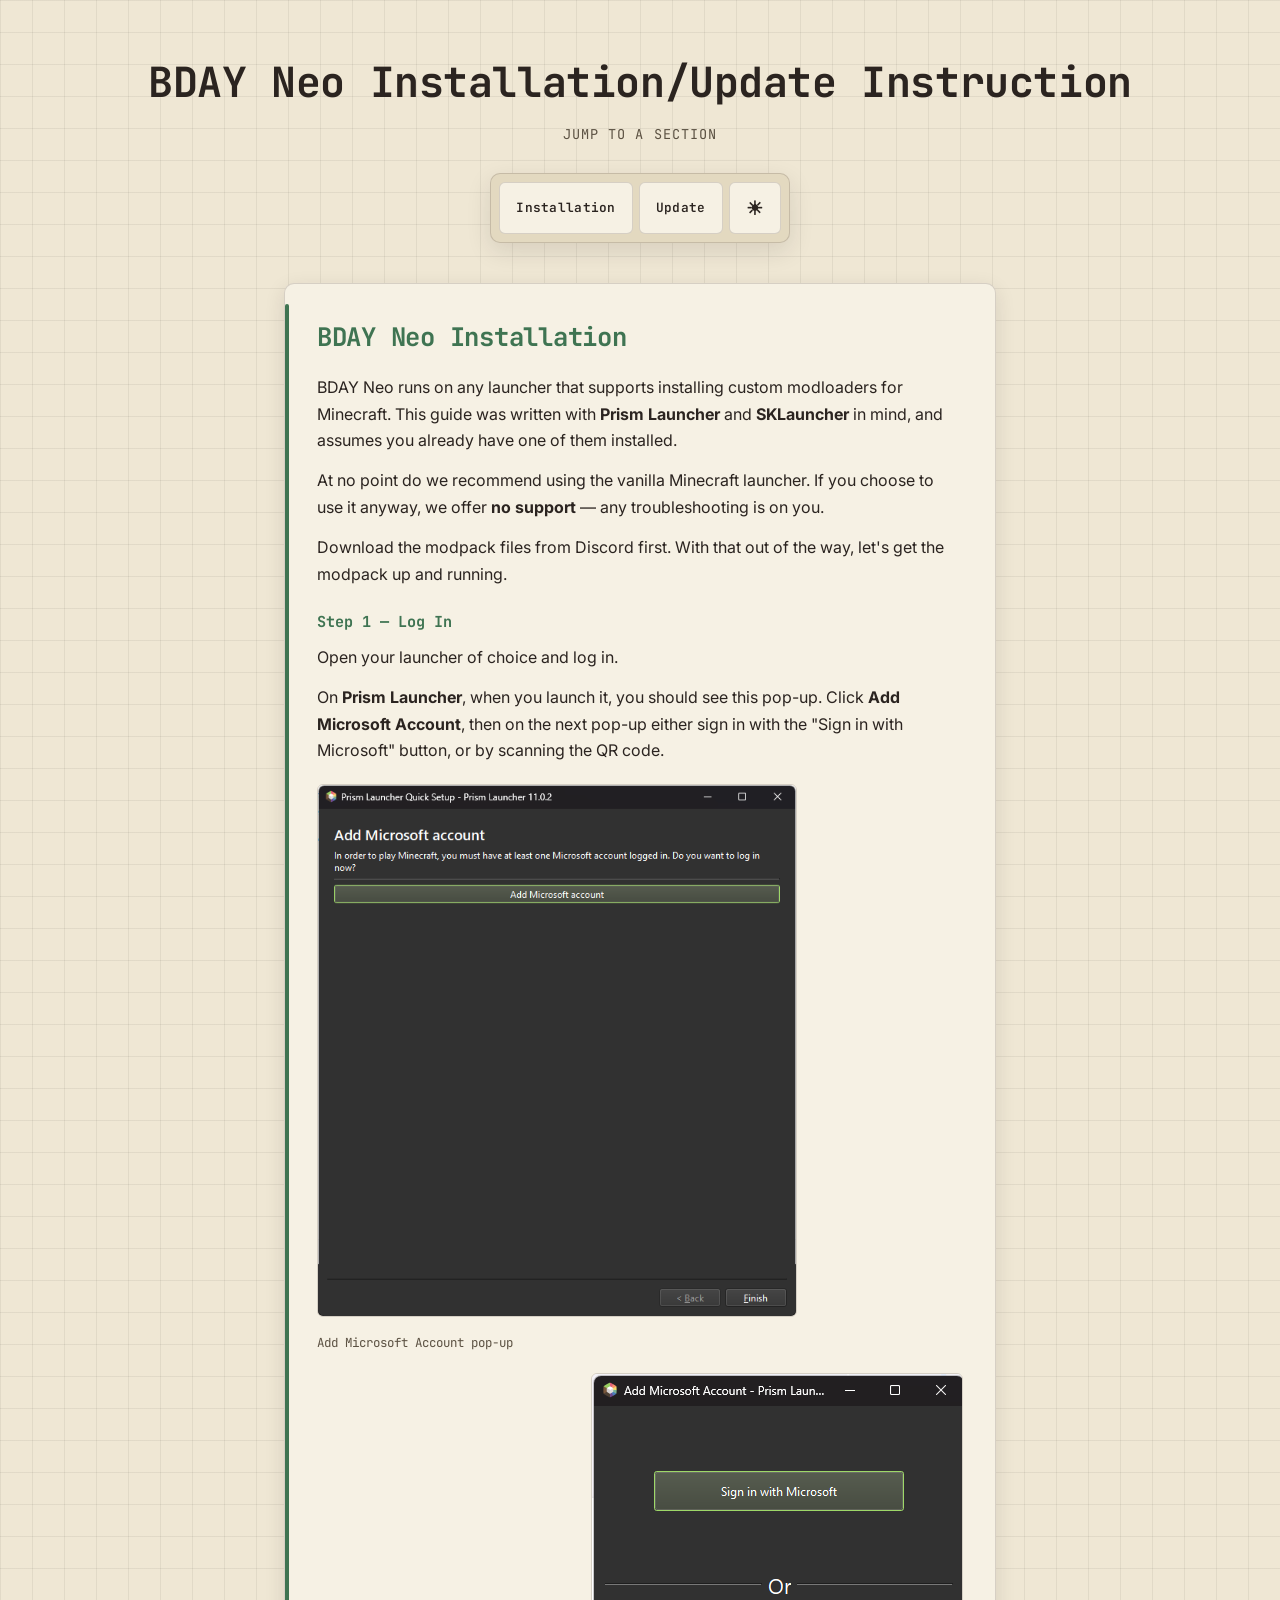
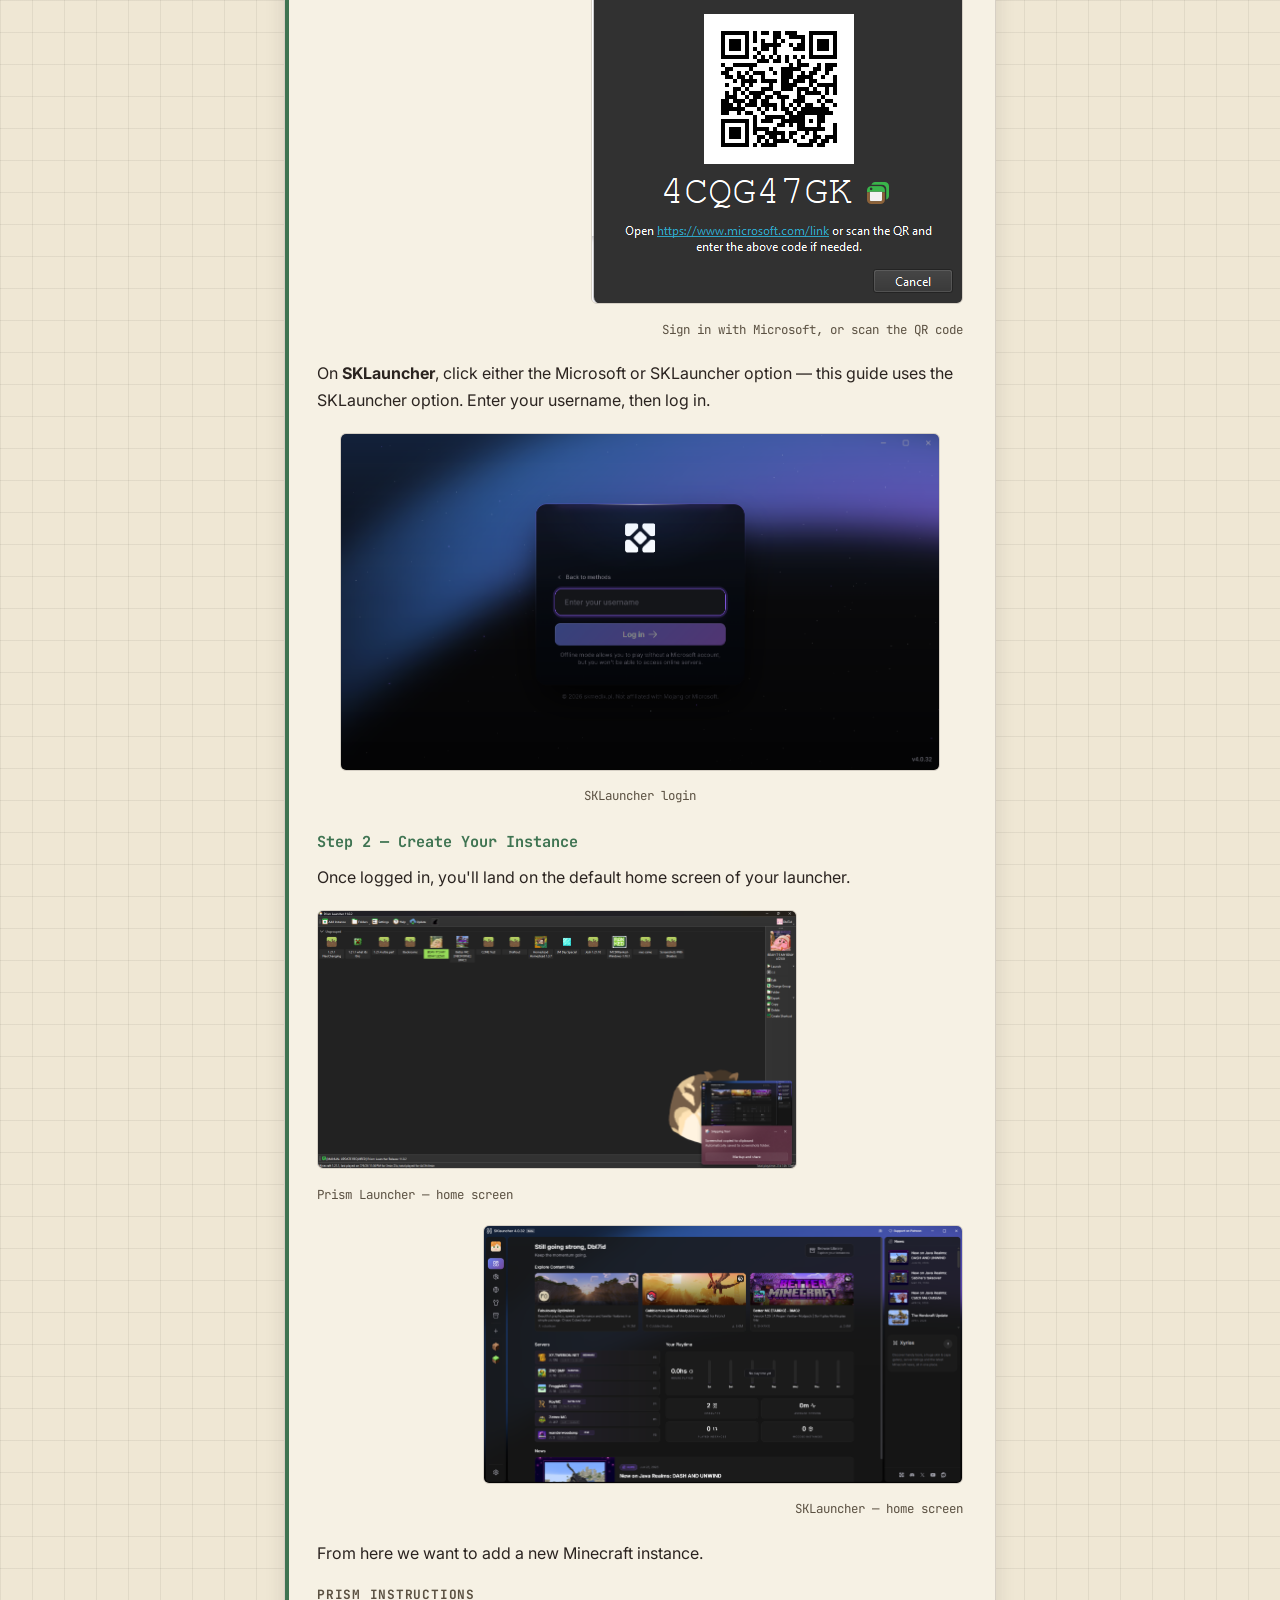
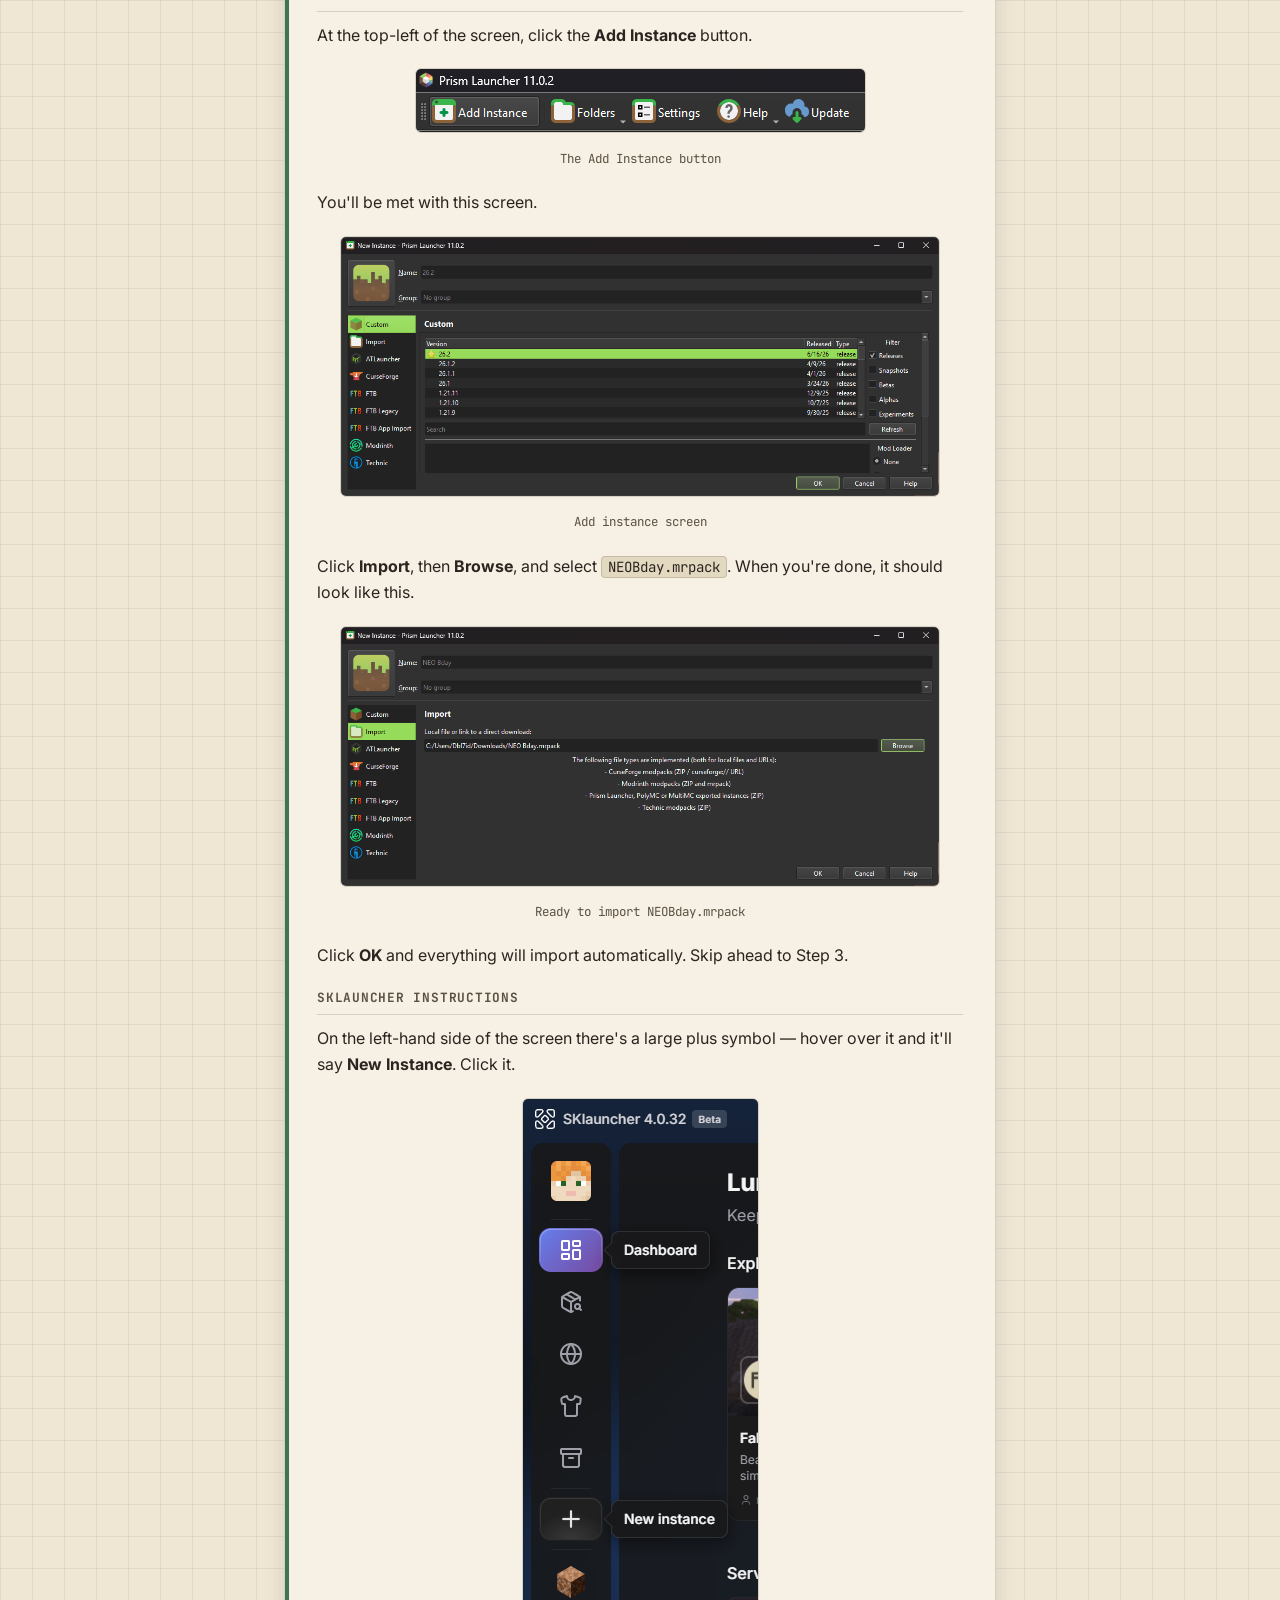
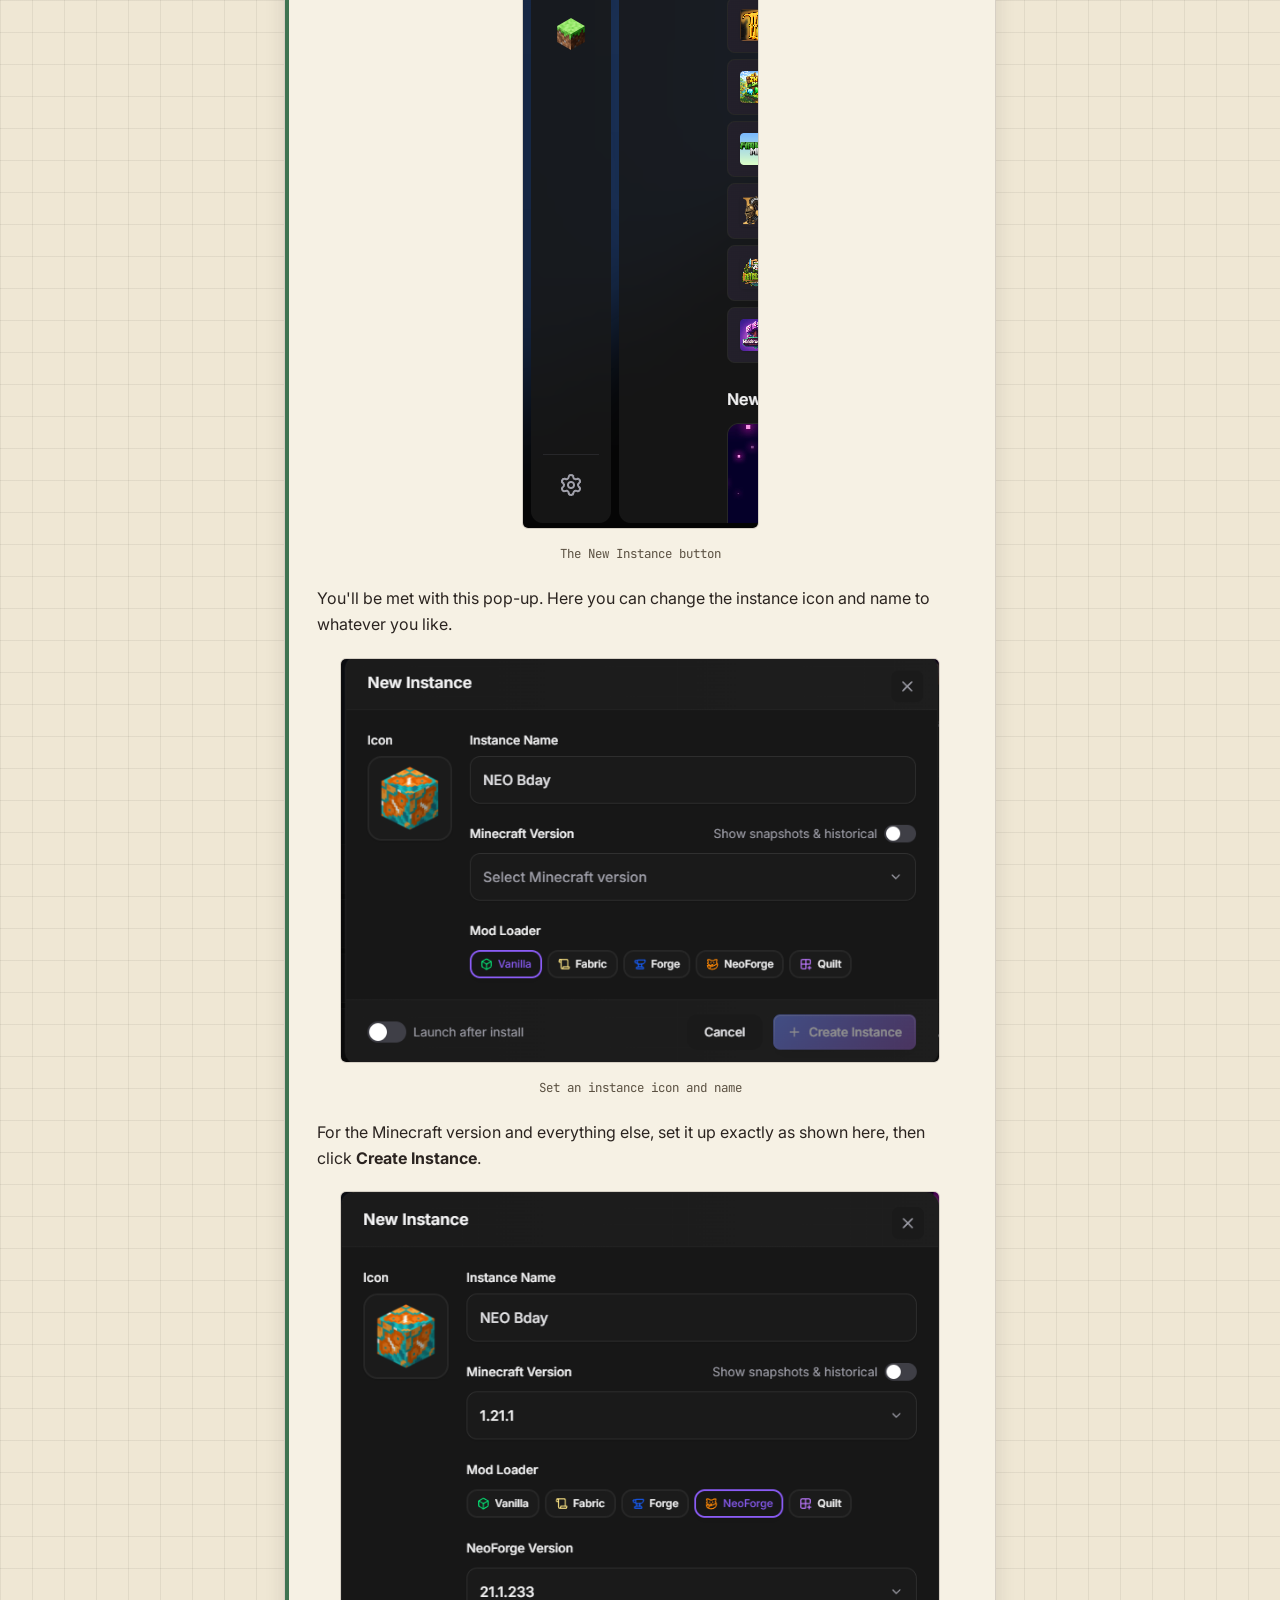
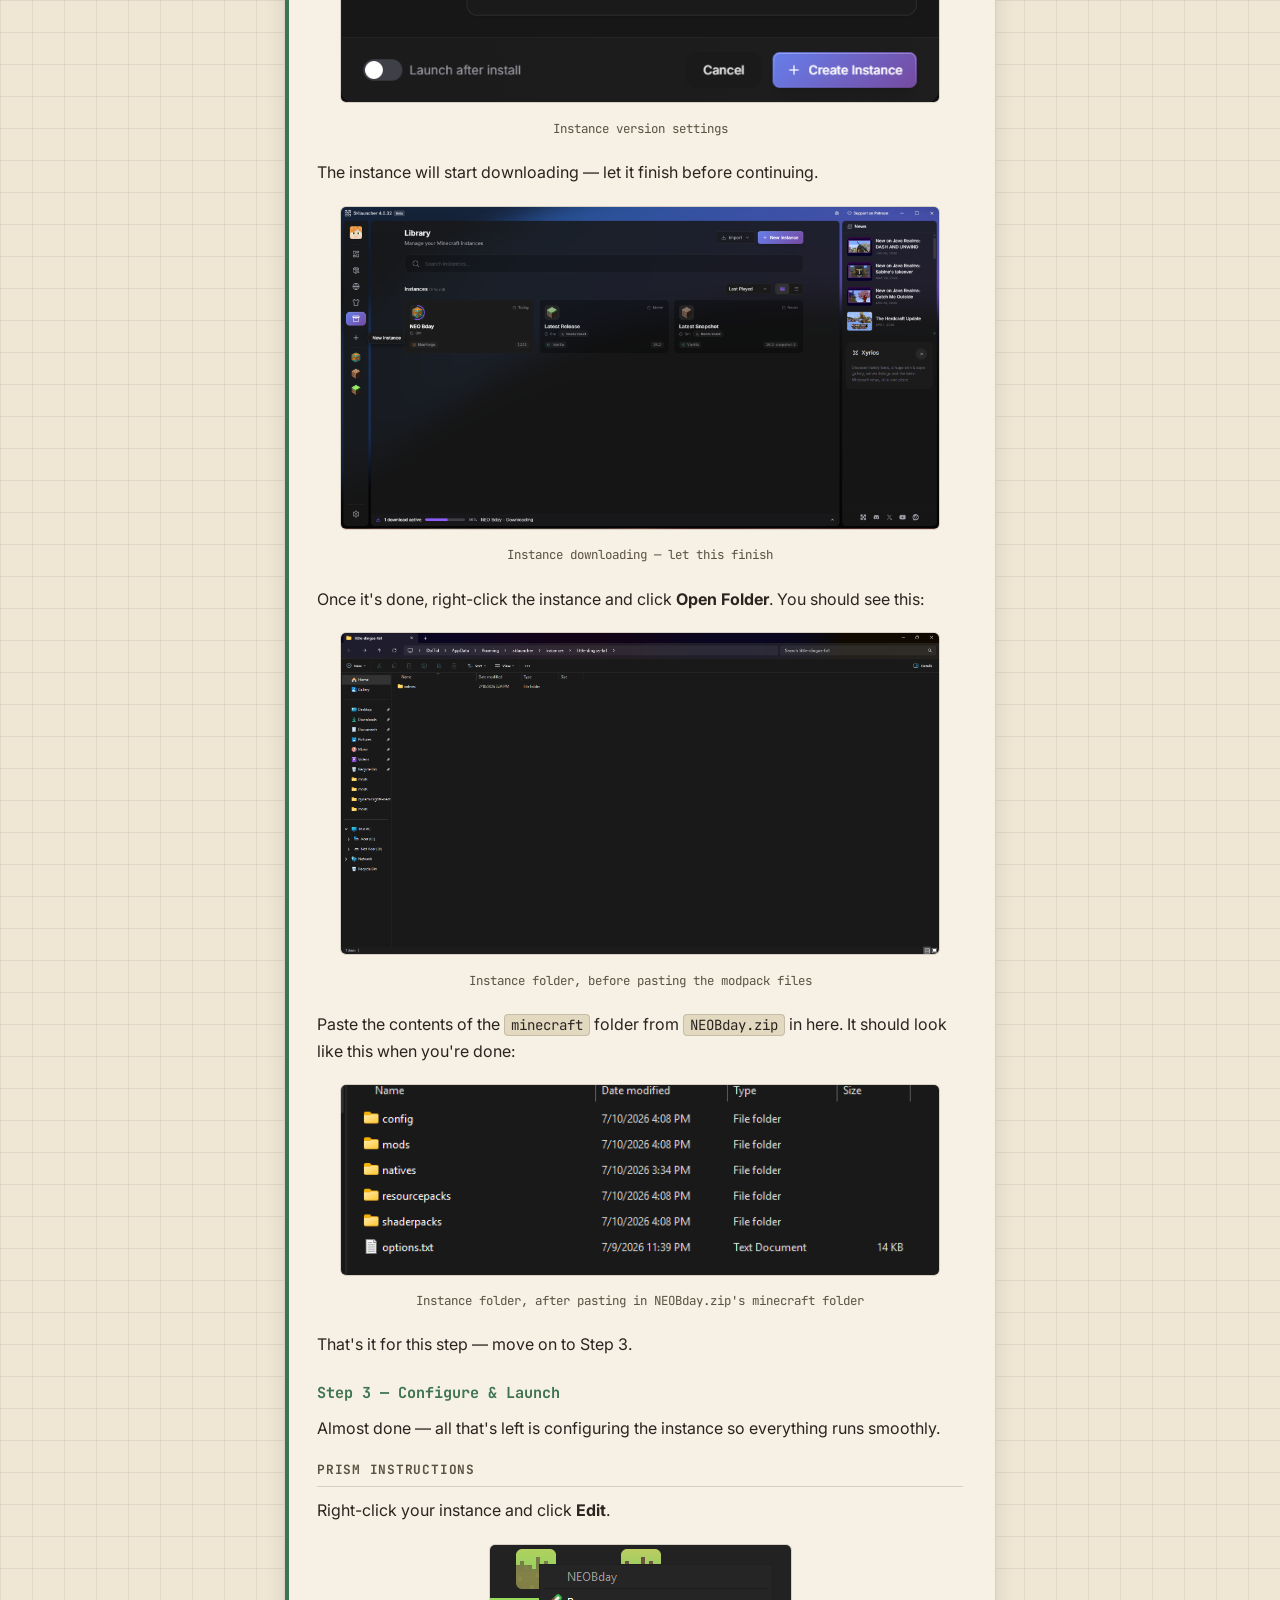
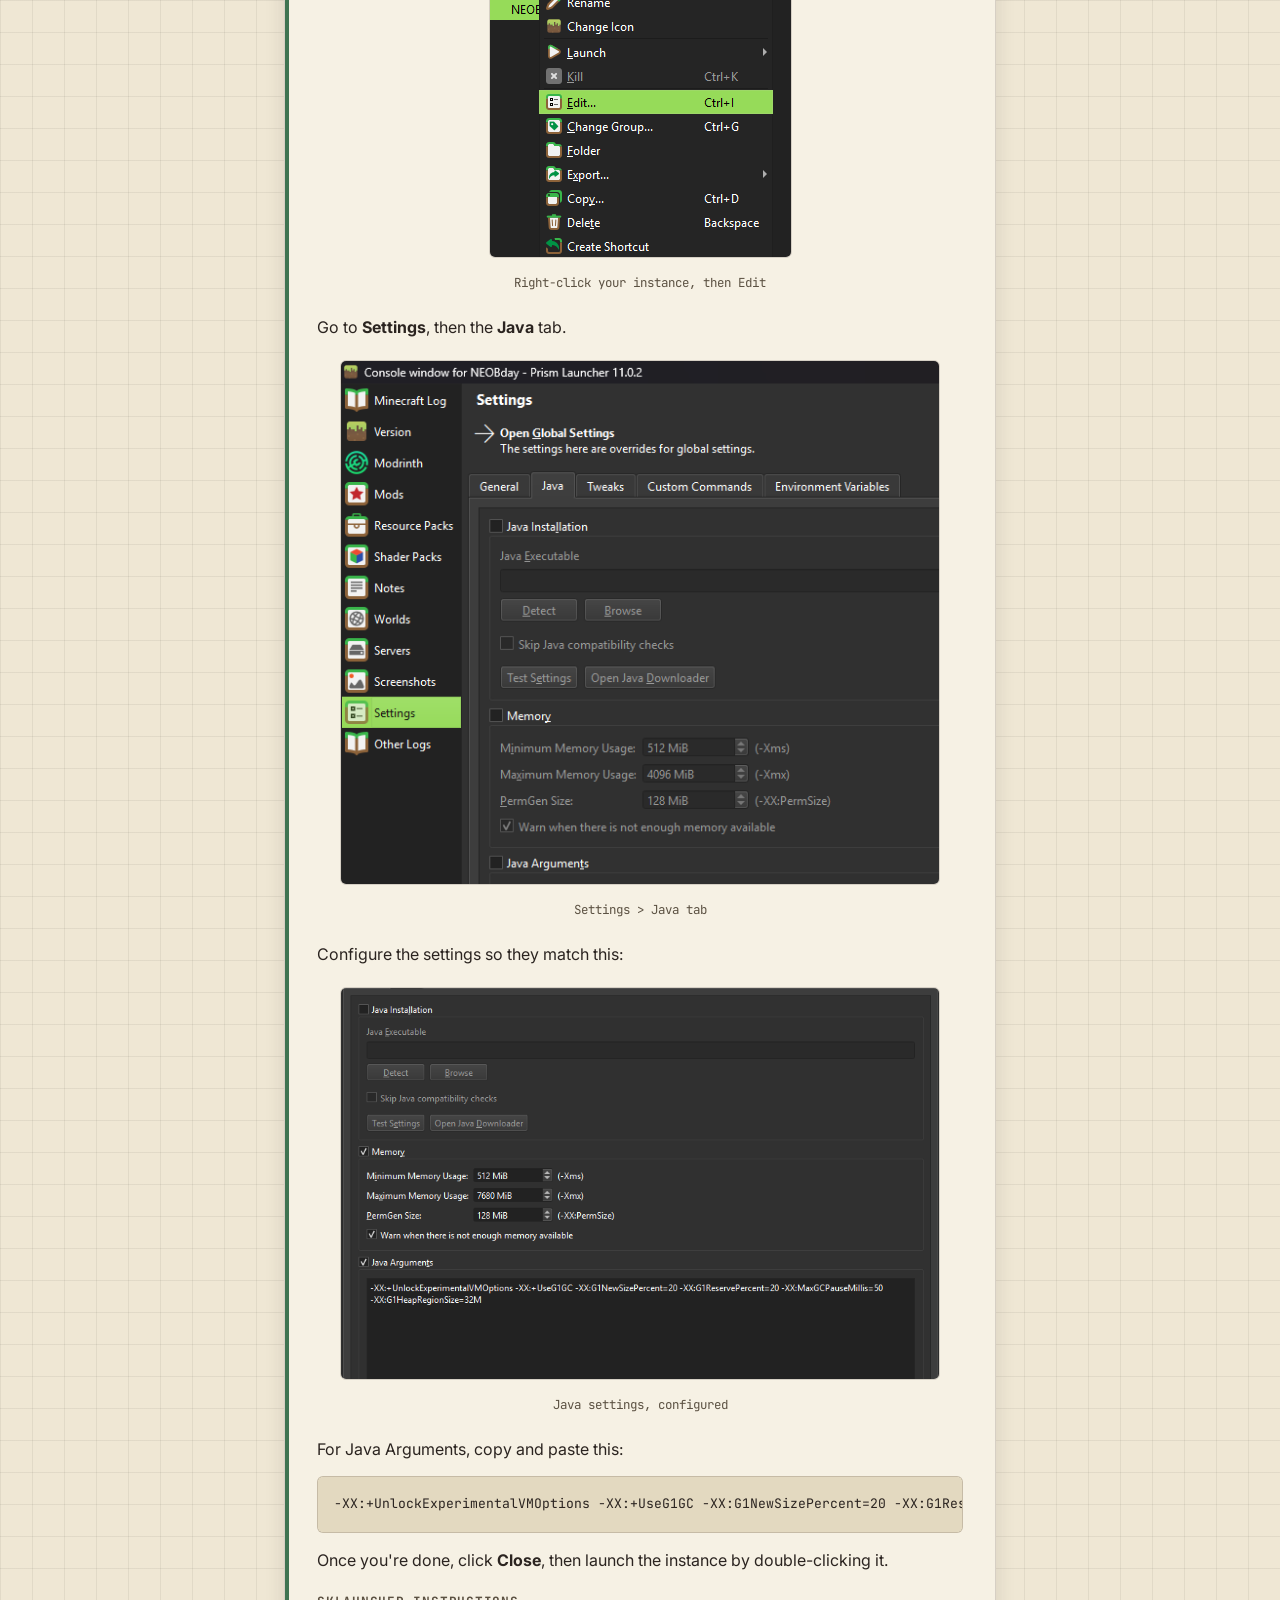
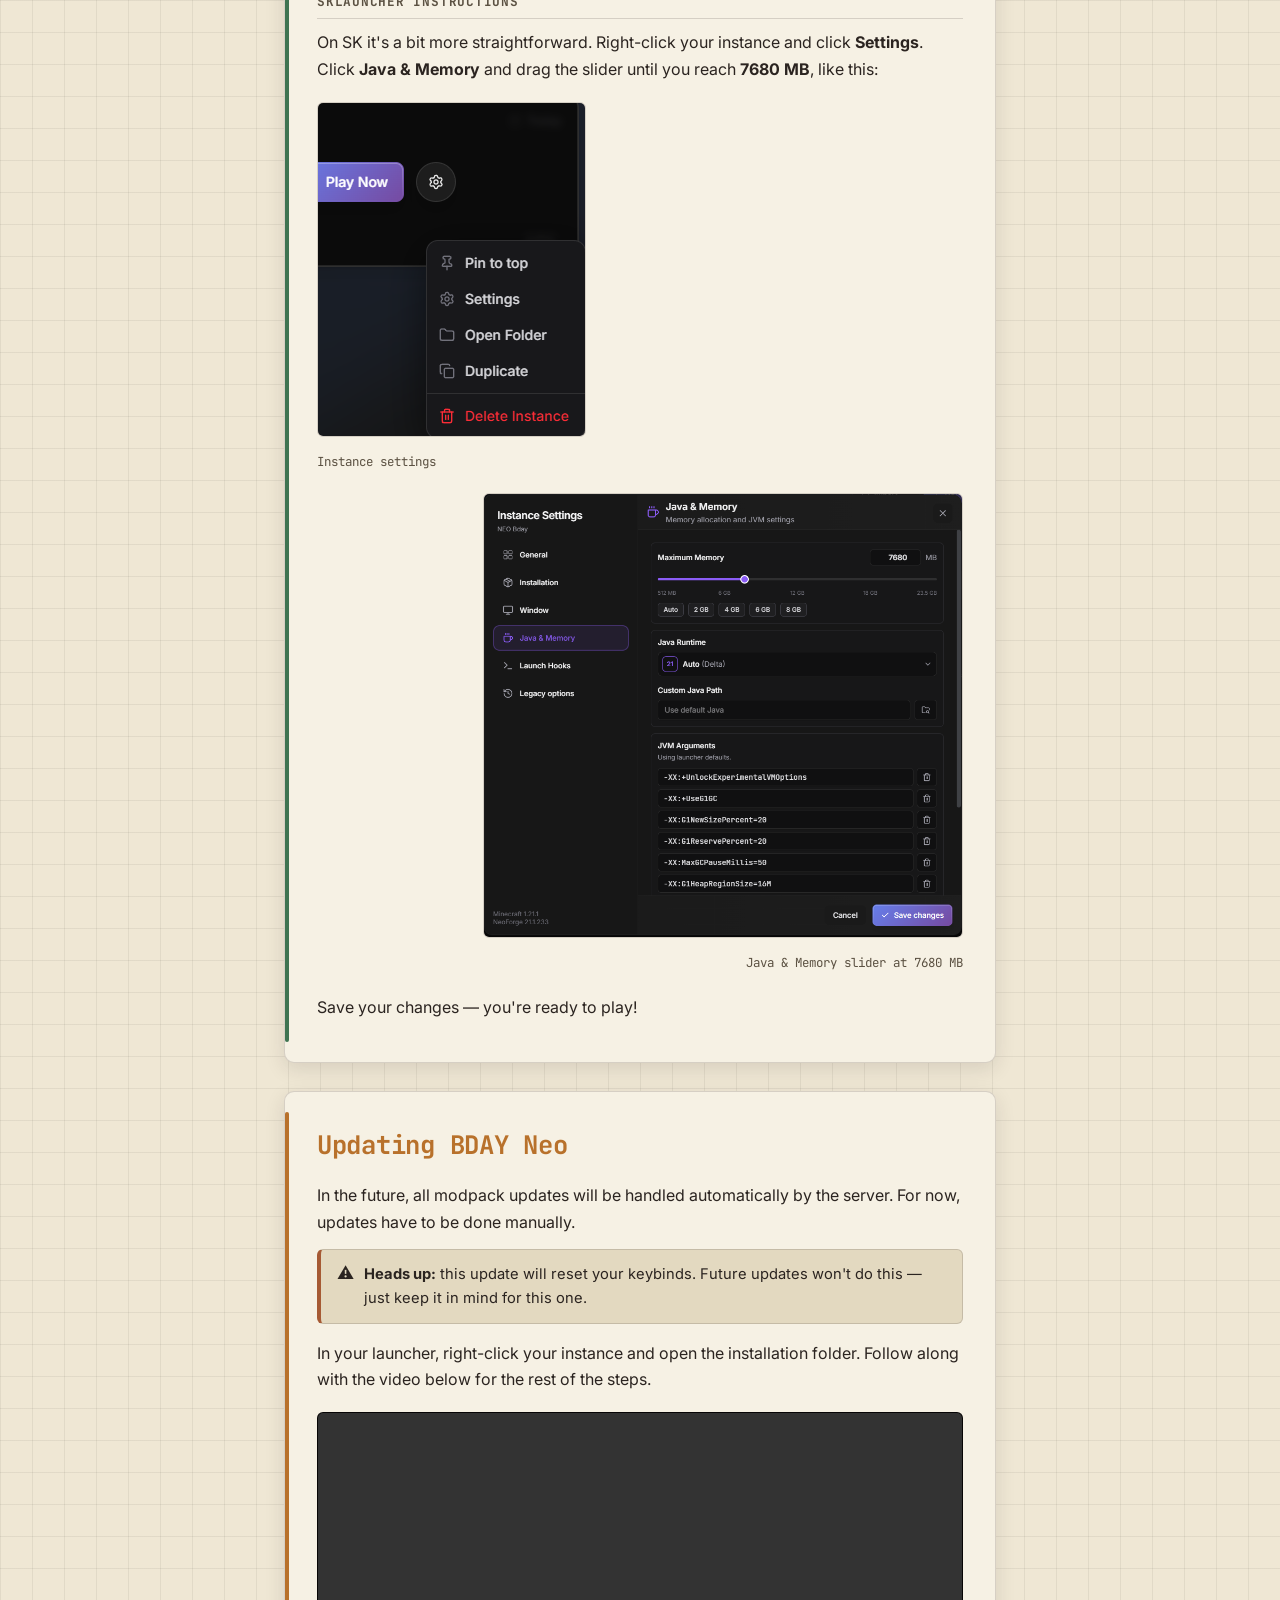
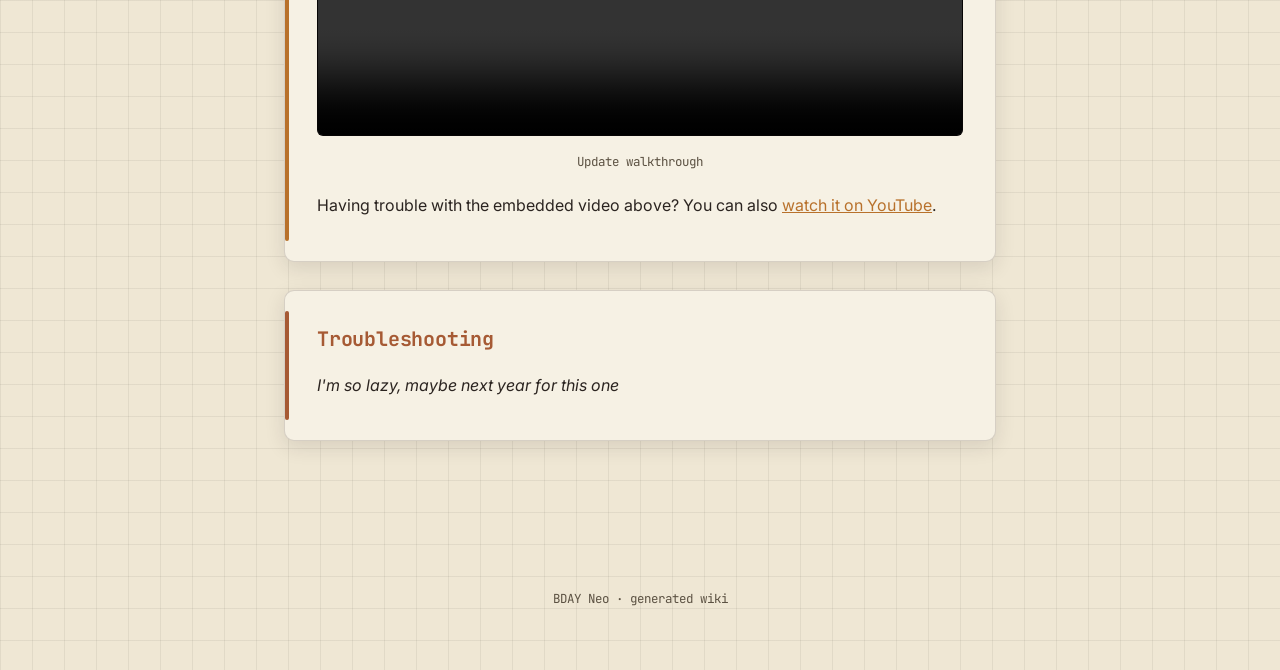
==== index.html @ 6bd9951f "Add files via upload" ====
<!DOCTYPE html>
<html lang="en">
<head>
<meta charset="UTF-8">
<meta name="viewport" content="width=device-width, initial-scale=1">
<title>BDAY Neo Installation/Update Instruction</title>
<link rel="preconnect" href="https://fonts.googleapis.com">
<link href="https://fonts.googleapis.com/css2?family=Inter:wght@400;500;600&family=JetBrains+Mono:wght@500;700&display=swap" rel="stylesheet">
<style>
/* ===================================================================
   BDAY NEO WIKI — STYLES
   Theme concept: "day" = overworld daylight, "night" = cave / nether glow.
   Toggling isn't just a color swap, it's the same joke the game plays.
   =================================================================== */

:root[data-theme="day"] {
  --bg: #efe7d4;
  --bg-alt: #e3d9c0;
  --card: #f6f1e4;
  --text: #2b2420;
  --text-soft: #5b5142;
  --accent-moss: #3f7452;
  --accent-glow: #b8712b;
  --accent-clay: #a65a34;
  --border: rgba(43, 36, 32, 0.16);
  --grid-line: rgba(43, 36, 32, 0.07);
  --shadow: rgba(43, 36, 32, 0.12);
}

:root[data-theme="night"] {
  --bg: #14171c;
  --bg-alt: #1c2027;
  --card: #1a1e24;
  --text: #e7e2d2;
  --text-soft: #a9a493;
  --accent-moss: #5fae7a;
  --accent-glow: #f2c14e;
  --accent-clay: #d98a57;
  --border: rgba(231, 226, 210, 0.14);
  --grid-line: rgba(231, 226, 210, 0.05);
  --shadow: rgba(0, 0, 0, 0.45);
}

* { box-sizing: border-box; }

html {
  scroll-behavior: smooth;
}

body {
  margin: 0;
  background:
    linear-gradient(var(--grid-line) 1px, transparent 1px) 0 0 / 100% 32px,
    linear-gradient(90deg, var(--grid-line) 1px, transparent 1px) 0 0 / 32px 100%,
    var(--bg);
  color: var(--text);
  font-family: "Inter", system-ui, -apple-system, sans-serif;
  font-size: 16px;
  line-height: 1.65;
  transition: background-color 0.35s ease, color 0.35s ease;
}

@media (prefers-reduced-motion: reduce) {
  html { scroll-behavior: auto; }
  * { transition: none !important; }
}

.mono {
  font-family: "JetBrains Mono", "SF Mono", Menlo, monospace;
}

/* ---------- header ---------- */

header.site-header {
  padding: 48px 24px 0;
  text-align: center;
}

.site-title {
  font-family: "JetBrains Mono", monospace;
  font-weight: 700;
  font-size: clamp(1.6rem, 4vw, 2.6rem);
  letter-spacing: -0.01em;
  margin: 0 0 6px;
}

.site-subtitle {
  color: var(--text-soft);
  font-family: "JetBrains Mono", monospace;
  font-size: 0.85rem;
  letter-spacing: 0.08em;
  text-transform: uppercase;
  margin: 0 0 28px;
}

/* ---------- hotbar navigation (the signature element) ----------
   Modeled on an inventory hotbar: a row of slots, each one a jump
   link. The active/hovered slot lifts and glows like a selected
   item. The day/night toggle lives in the row as its own slot. */

.hotbar {
  display: flex;
  justify-content: center;
  gap: 6px;
  flex-wrap: wrap;
  padding: 8px;
  margin: 0 auto 40px;
  max-width: fit-content;
  background: var(--bg-alt);
  border: 1px solid var(--border);
  border-radius: 10px;
  box-shadow: 0 8px 24px var(--shadow);
}

.slot {
  --slot-accent: var(--accent-moss);
  position: relative;
  display: flex;
  align-items: center;
  justify-content: center;
  min-width: 84px;
  height: 52px;
  padding: 0 16px;
  background: var(--card);
  border: 1px solid var(--border);
  border-radius: 6px;
  color: var(--text);
  text-decoration: none;
  font-family: "JetBrains Mono", monospace;
  font-size: 0.8rem;
  font-weight: 600;
  letter-spacing: 0.02em;
  cursor: pointer;
  transition: transform 0.15s ease, box-shadow 0.15s ease, border-color 0.15s ease;
}

.slot::before {
  content: "";
  position: absolute;
  inset: 3px;
  border: 1px solid transparent;
  border-radius: 4px;
  pointer-events: none;
  transition: border-color 0.15s ease;
}

.slot:hover,
.slot:focus-visible {
  transform: translateY(-3px);
  border-color: var(--slot-accent);
}

.slot:hover::before,
.slot:focus-visible::before {
  border-color: var(--slot-accent);
}

.slot:active { transform: translateY(-1px); }

.slot.theme-slot {
  --slot-accent: var(--accent-glow);
  min-width: 52px;
  padding: 0;
  font-size: 1.2rem;
}

/* ---------- sections ---------- */

main {
  max-width: 760px;
  margin: 0 auto;
  padding: 0 24px 100px;
}

section.wiki-section {
  position: relative;
  background: var(--card);
  border: 1px solid var(--border);
  border-radius: 10px;
  padding: 32px 32px 28px;
  margin-bottom: 28px;
  scroll-margin-top: 24px;
  box-shadow: 0 6px 20px var(--shadow);
}

section.wiki-section::before {
  content: "";
  position: absolute;
  left: 0;
  top: 20px;
  bottom: 20px;
  width: 4px;
  border-radius: 4px;
  background: var(--accent, var(--accent-moss));
}

section.wiki-section.accent-moss { --accent: var(--accent-moss); }
section.wiki-section.accent-glow { --accent: var(--accent-glow); }
section.wiki-section.accent-clay { --accent: var(--accent-clay); }

.section-title {
  font-family: "JetBrains Mono", monospace;
  color: var(--accent, var(--accent-moss));
  margin: 0 0 16px;
  letter-spacing: -0.01em;
}

h1.section-title { font-size: 1.6rem; }
h2.section-title { font-size: 1.25rem; }
h3.section-title { font-size: 1.05rem; }

.section-body p { margin: 0 0 14px; }
.section-body ol,
.section-body ul { margin: 0 0 14px; padding-left: 1.3em; }
.section-body li { margin-bottom: 8px; }
.section-body code {
  font-family: "JetBrains Mono", monospace;
  background: var(--bg-alt);
  border: 1px solid var(--border);
  border-radius: 4px;
  padding: 1px 6px;
  font-size: 0.88em;
}
.section-body pre {
  background: var(--bg-alt);
  border: 1px solid var(--border);
  border-radius: 6px;
  padding: 14px 16px;
  overflow-x: auto;
  margin: 0 0 14px;
}
.section-body pre code {
  background: none;
  border: none;
  padding: 0;
  font-size: 0.82rem;
  line-height: 1.5;
  white-space: pre;
}
.section-body h4 {
  font-family: "JetBrains Mono", monospace;
  color: var(--accent, var(--accent-moss));
  font-size: 0.95rem;
  margin: 22px 0 10px;
}
.section-body h5 {
  font-family: "JetBrains Mono", monospace;
  color: var(--text-soft);
  font-size: 0.8rem;
  text-transform: uppercase;
  letter-spacing: 0.06em;
  border-bottom: 1px solid var(--border);
  padding-bottom: 6px;
  margin: 18px 0 10px;
}

.section-body .callout {
  display: flex;
  gap: 10px;
  align-items: flex-start;
  background: var(--bg-alt);
  border: 1px solid var(--border);
  border-left: 4px solid var(--accent-clay);
  border-radius: 6px;
  padding: 12px 16px;
  margin: 0 0 16px;
  font-size: 0.92rem;
}
.section-body .callout .callout-icon {
  flex: none;
  font-size: 1.05rem;
  line-height: 1.4;
}

.video-embed {
  position: relative;
  width: 100%;
  padding-bottom: 56.25%; /* 16:9 */
  height: 0;
  overflow: hidden;
  border-radius: 8px;
  border: 1px solid var(--border);
  margin: 8px 0 20px;
  background: #000;
}
.video-embed iframe {
  position: absolute;
  inset: 0;
  width: 100%;
  height: 100%;
  border: 0;
}

/* Clickable thumbnail that opens the video in a new tab, rather than an
   <iframe> embed. YouTube's embed player validates the page's origin, and
   a file opened directly by double-click (file://) doesn't have one it
   accepts — that's what throws "Error 153: video player configuration
   error". A link-out card sidesteps that entirely and works no matter how
   the compiled file is opened. */
.video-card {
  display: block;
  position: relative;
  aspect-ratio: 16 / 9;
  border-radius: 8px;
  overflow: hidden;
  border: 1px solid var(--border);
  margin: 8px 0 20px;
  background: #000;
  text-decoration: none;
  color: #fff;
}
.video-card img {
  display: block;
  width: 100%;
  height: 100%;
  object-fit: cover;
  opacity: 0.82;
  transition: opacity 0.15s ease, transform 0.2s ease;
}
.video-card:hover img { opacity: 1; transform: scale(1.02); }
.video-card .play-badge {
  position: absolute;
  top: 50%;
  left: 50%;
  transform: translate(-50%, -50%);
  width: 60px;
  height: 60px;
  border-radius: 50%;
  background: rgba(0, 0, 0, 0.55);
  border: 2px solid #fff;
  display: flex;
  align-items: center;
  justify-content: center;
  font-size: 1.3rem;
  padding-left: 4px;
}
.video-card .video-card-label {
  position: absolute;
  left: 0;
  right: 0;
  bottom: 0;
  padding: 10px 14px;
  background: linear-gradient(transparent, rgba(0, 0, 0, 0.8));
  font-family: "JetBrains Mono", monospace;
  font-size: 0.82rem;
  font-weight: 600;
}
.section-body a { color: var(--accent, var(--accent-moss)); }

/* ---------- images ---------- */

figure.wiki-figure {
  margin: 20px 0;
  text-align: center;
}
figure.wiki-figure.align-left { text-align: left; }
figure.wiki-figure.align-right { text-align: right; }

figure.wiki-figure img {
  max-width: 100%;
  border-radius: 6px;
  border: 1px solid var(--border);
  display: inline-block;
}

figure.wiki-figure video {
  max-width: 100%;
  border-radius: 6px;
  border: 1px solid var(--border);
  display: inline-block;
  background: #000;
}

.media-missing {
  display: inline-flex;
  align-items: center;
  justify-content: center;
  width: 100%;
  aspect-ratio: 16 / 9;
  background: #3a1f1f;
  color: #e7cccc;
  border: 1px dashed var(--accent-clay);
  border-radius: 6px;
  font-family: "JetBrains Mono", monospace;
  font-size: 0.85rem;
  text-align: center;
  padding: 12px;
}

figure.wiki-figure figcaption {
  font-family: "JetBrains Mono", monospace;
  font-size: 0.78rem;
  color: var(--text-soft);
  margin-top: 8px;
}

/* ---------- loader panel (only visible in the editing/preview tool,
   stripped out entirely from the compiled single-file export) ---------- */

.loader-panel {
  max-width: 760px;
  margin: 0 auto 32px;
  padding: 18px 22px;
  background: var(--bg-alt);
  border: 1px dashed var(--border);
  border-radius: 8px;
  font-family: "JetBrains Mono", monospace;
  font-size: 0.85rem;
  color: var(--text-soft);
}
.loader-panel strong { color: var(--text); }
.loader-panel .row {
  display: flex;
  align-items: center;
  gap: 10px;
  flex-wrap: wrap;
  margin-top: 10px;
}
.loader-panel button,
.loader-panel label.filebtn {
  font-family: "JetBrains Mono", monospace;
  font-size: 0.8rem;
  background: var(--card);
  border: 1px solid var(--border);
  border-radius: 6px;
  padding: 8px 14px;
  cursor: pointer;
  color: var(--text);
}
.loader-panel button:hover,
.loader-panel label.filebtn:hover { border-color: var(--accent-moss); }
.loader-panel input[type="file"] { display: none; }
.loader-panel .status { font-size: 0.78rem; margin-top: 6px; }
.loader-panel .status.ok { color: var(--accent-moss); }
.loader-panel .status.err { color: var(--accent-clay); }

.compile-bar {
  max-width: 760px;
  margin: 0 auto 40px;
  display: flex;
  justify-content: center;
}
.compile-bar button {
  font-family: "JetBrains Mono", monospace;
  font-weight: 600;
  font-size: 0.9rem;
  background: var(--accent-moss);
  color: #fff;
  border: none;
  border-radius: 8px;
  padding: 14px 26px;
  cursor: pointer;
  box-shadow: 0 6px 18px var(--shadow);
  transition: transform 0.15s ease, filter 0.15s ease;
}
.compile-bar button:hover { transform: translateY(-2px); filter: brightness(1.08); }

footer.site-footer {
  text-align: center;
  color: var(--text-soft);
  font-family: "JetBrains Mono", monospace;
  font-size: 0.78rem;
  padding: 20px 0 60px;
}

</style>
</head>
<body>
<header class="site-header">
  <h1 class="site-title" id="siteTitle">BDAY Neo Installation/Update Instruction</h1>
  <p class="site-subtitle">jump to a section</p>
  <nav class="hotbar" id="hotbar">
    <a href="#installation" class="slot" style="--slot-accent:var(--accent-moss)">Installation</a>
<a href="#update" class="slot" style="--slot-accent:var(--accent-glow)">Update</a>

    <button class="slot theme-slot" id="themeToggle" onclick="bdayToggleTheme()" aria-label="Toggle day/night mode" type="button">☽</button>
  </nav>
</header>
<main id="siteContent">
<section id="installation" class="wiki-section accent-moss">
        <h1 class="section-title">BDAY Neo Installation</h1>
        <div class="section-body"><p>BDAY Neo runs on any launcher that supports installing custom modloaders for Minecraft.
      This guide was written with <strong>Prism Launcher</strong> and <strong>SKLauncher</strong>
      in mind, and assumes you already have one of them installed.</p>

      <p>At no point do we recommend using the vanilla Minecraft launcher. If you choose to use it
      anyway, we offer <strong>no support</strong> — any troubleshooting is on you.</p>

      <p>Download the modpack files from Discord first. With that out of the way, let's get the
      modpack up and running.</p>

      <h4>Step 1 — Log In</h4>

      <p>Open your launcher of choice and log in.</p>

      <p>On <strong>Prism Launcher</strong>, when you launch it, you should see this pop-up. Click
      <strong>Add Microsoft Account</strong>, then on the next pop-up either sign in with the
      "Sign in with Microsoft" button, or by scanning the QR code.</p>
      <figure class="wiki-figure align-left">
    <img src="[data-uri]" alt="Prism Launcher Add Microsoft Account pop-up" style="max-width:480px">
    <figcaption>Add Microsoft Account pop-up</figcaption>
  </figure>
      <figure class="wiki-figure align-right">
    <img src="[data-uri]" alt="Prism Launcher sign-in options: Microsoft sign-in or QR code" style="max-width:480px">
    <figcaption>Sign in with Microsoft, or scan the QR code</figcaption>
  </figure>

      <p>On <strong>SKLauncher</strong>, click either the Microsoft or SKLauncher option — this
      guide uses the SKLauncher option. Enter your username, then log in.</p>
      <figure class="wiki-figure align-center">
    <img src="[data-uri]" alt="SKLauncher login screen" style="max-width:600px">
    <figcaption>SKLauncher login</figcaption>
  </figure>

      <h4>Step 2 — Create Your Instance</h4>

      <p>Once logged in, you'll land on the default home screen of your launcher.</p>
      <figure class="wiki-figure align-left">
    <img src="[data-uri]" alt="Prism Launcher home screen" style="max-width:480px">
    <figcaption>Prism Launcher — home screen</figcaption>
  </figure>
      <figure class="wiki-figure align-right">
    <img src="[data-uri]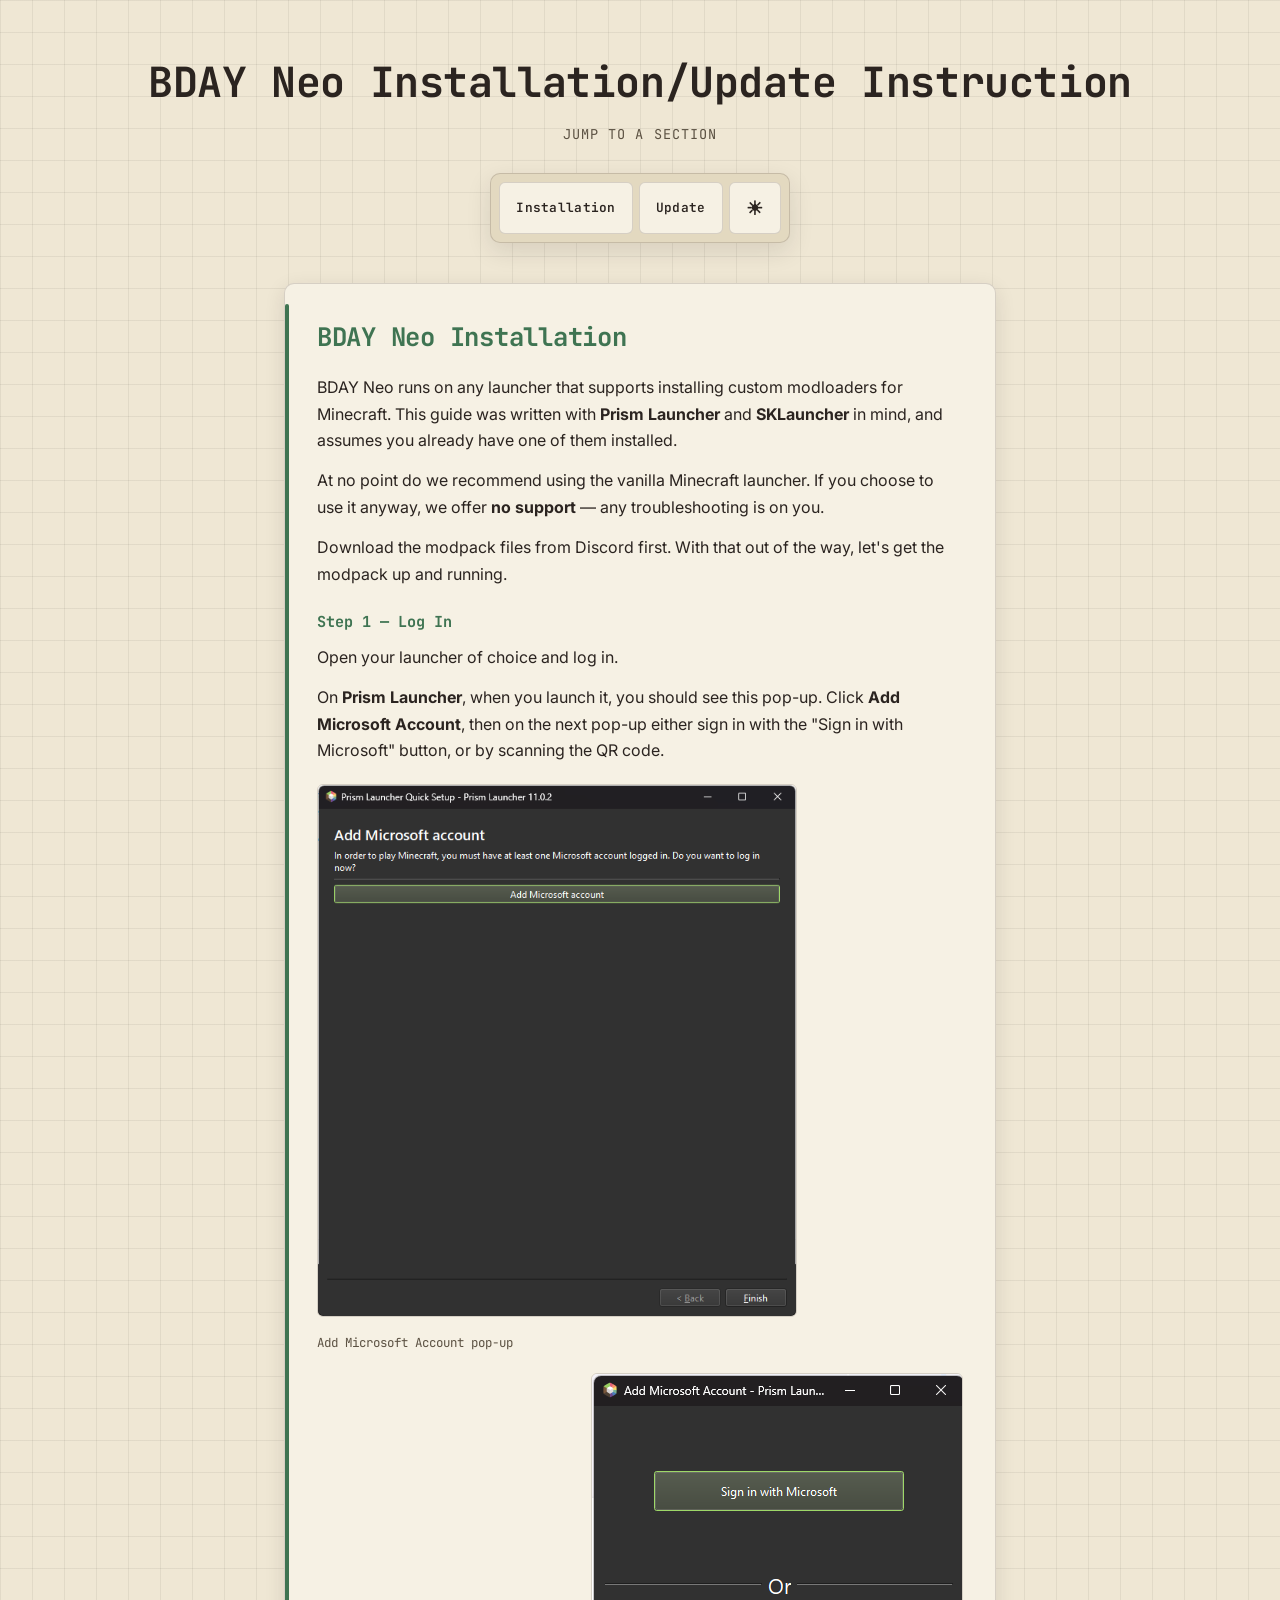
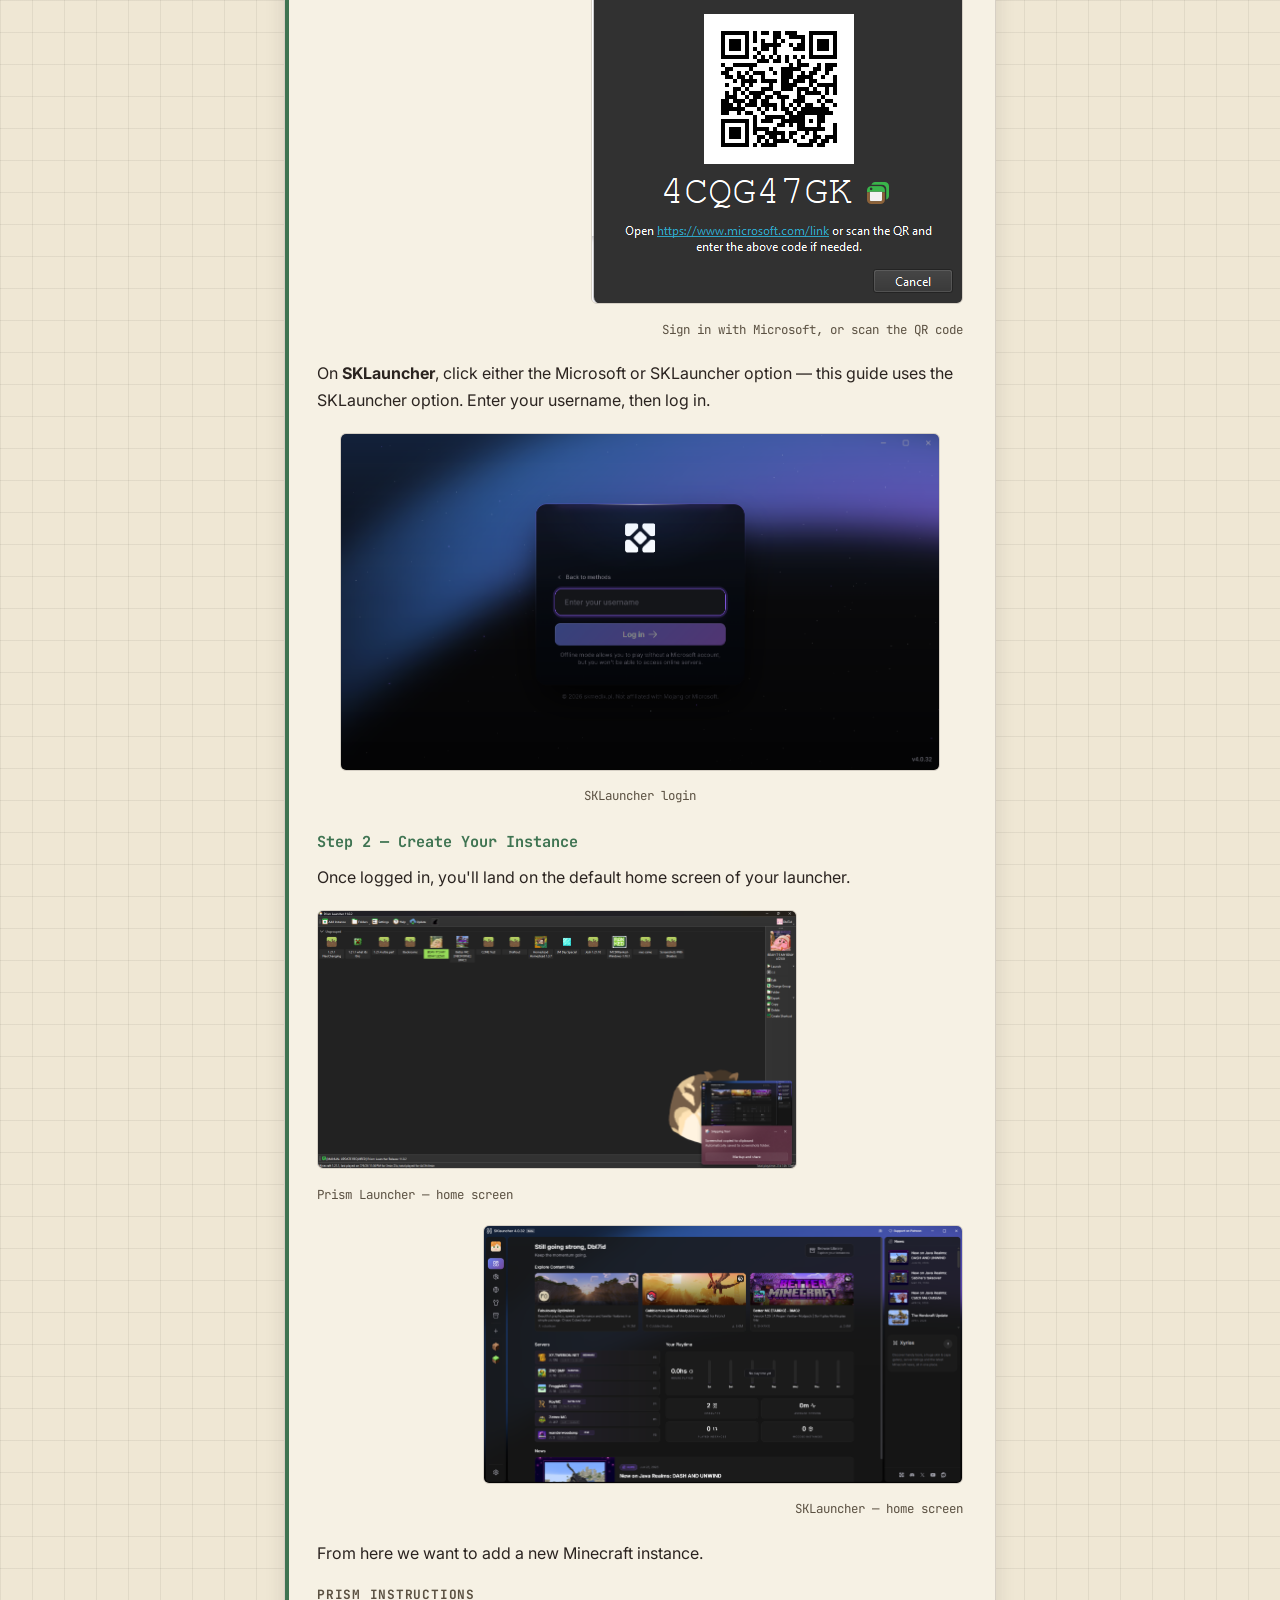
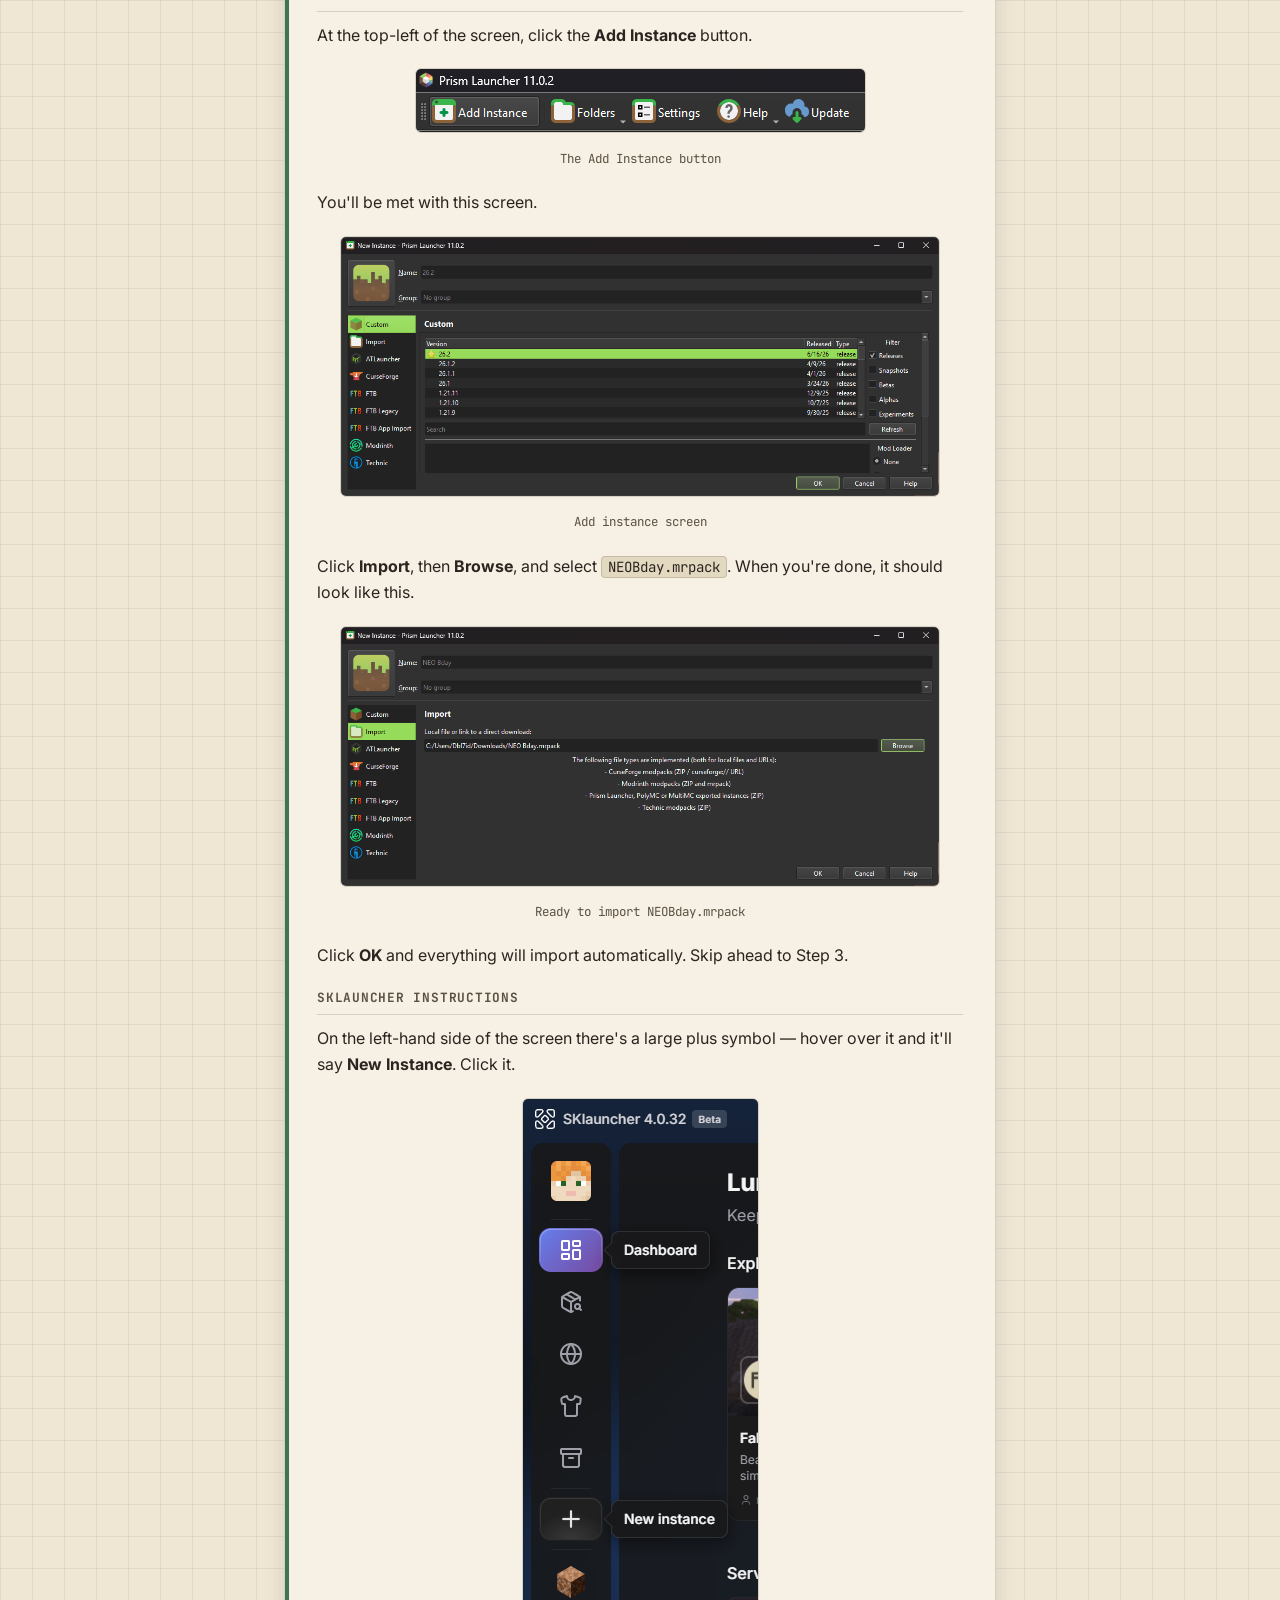
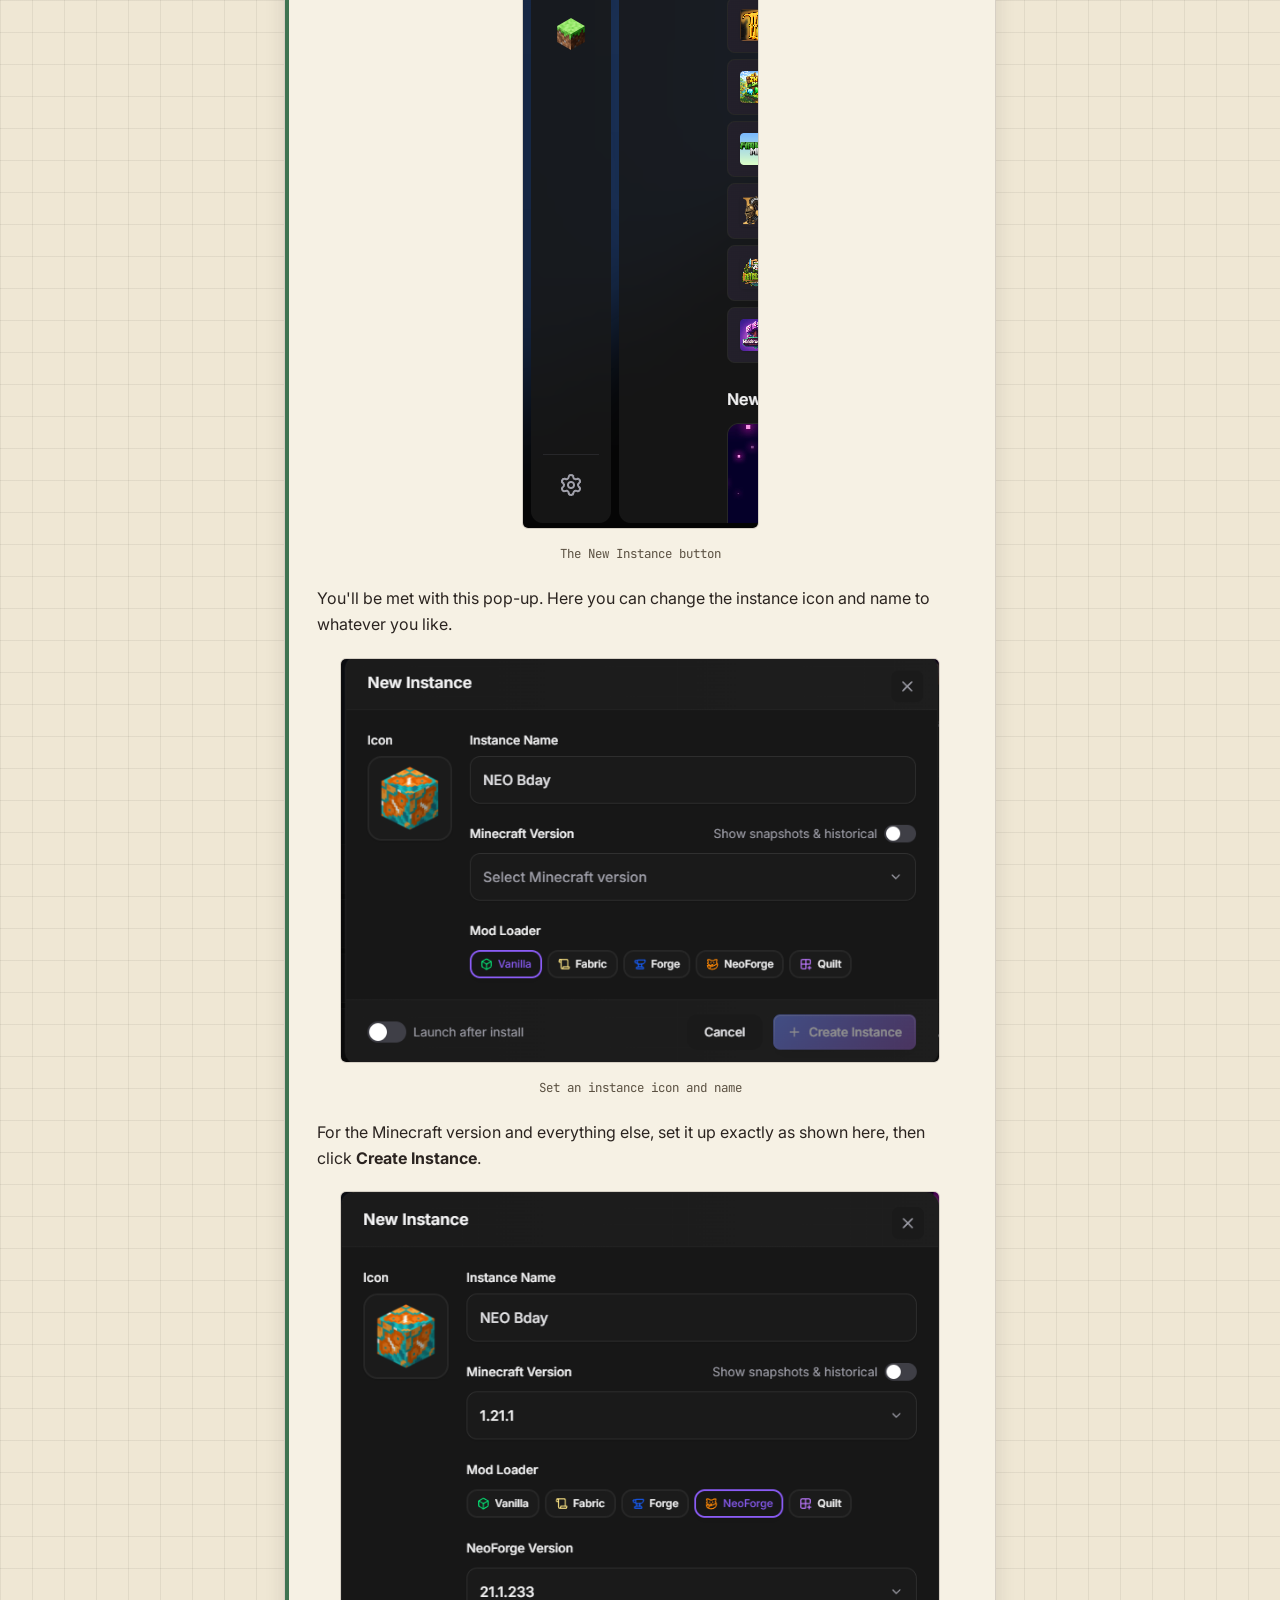
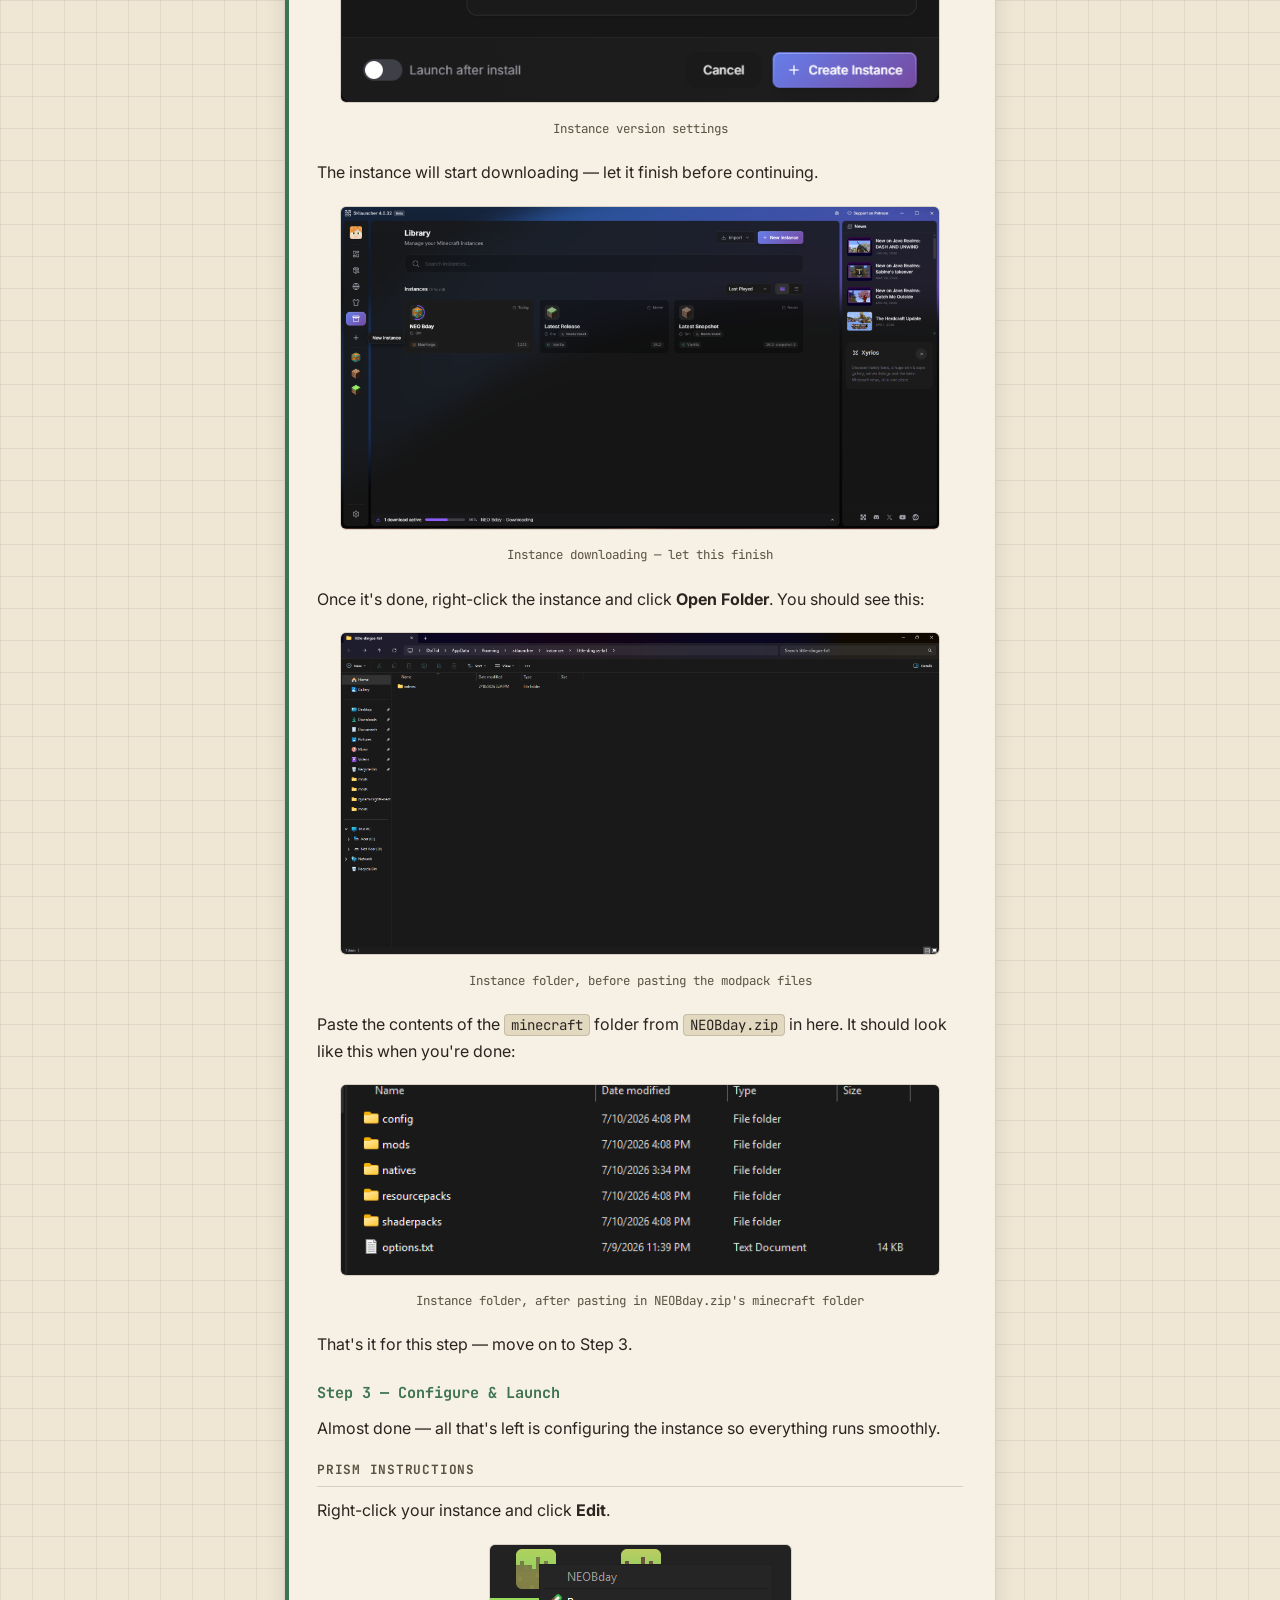
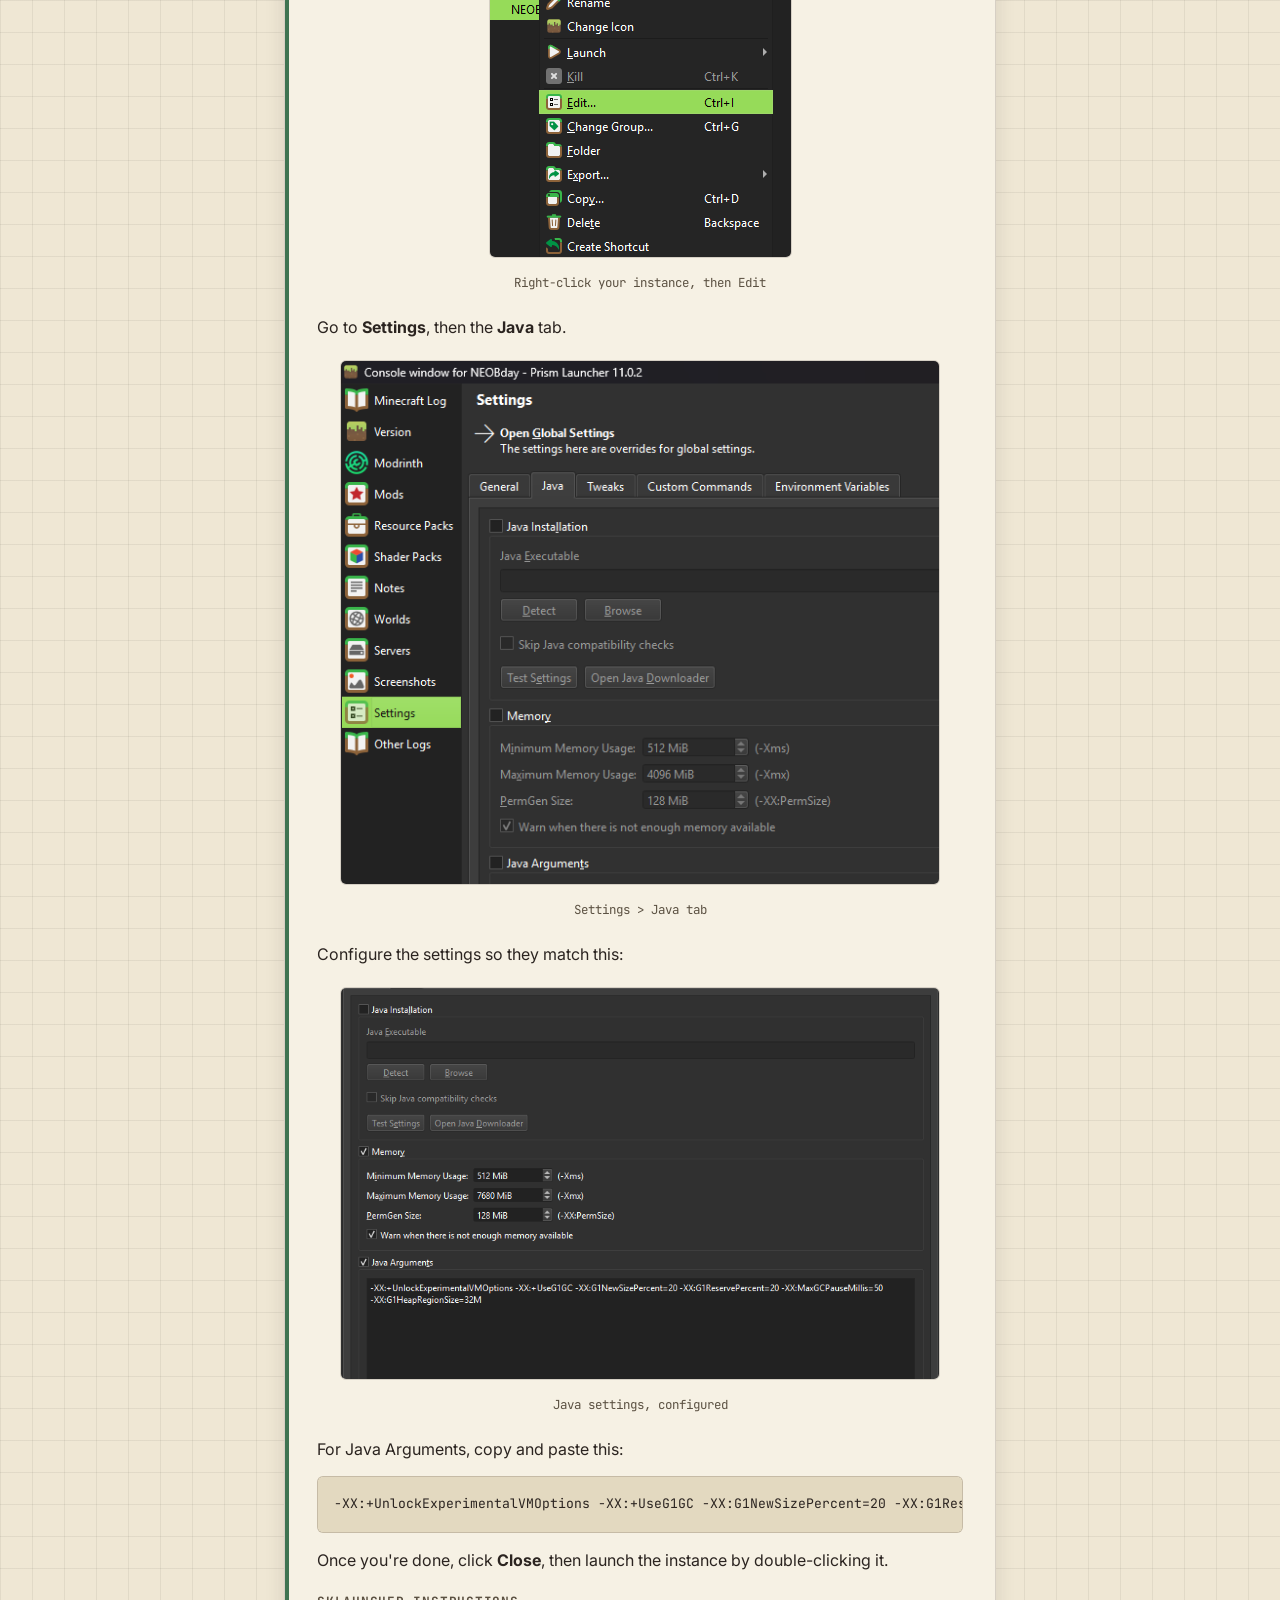
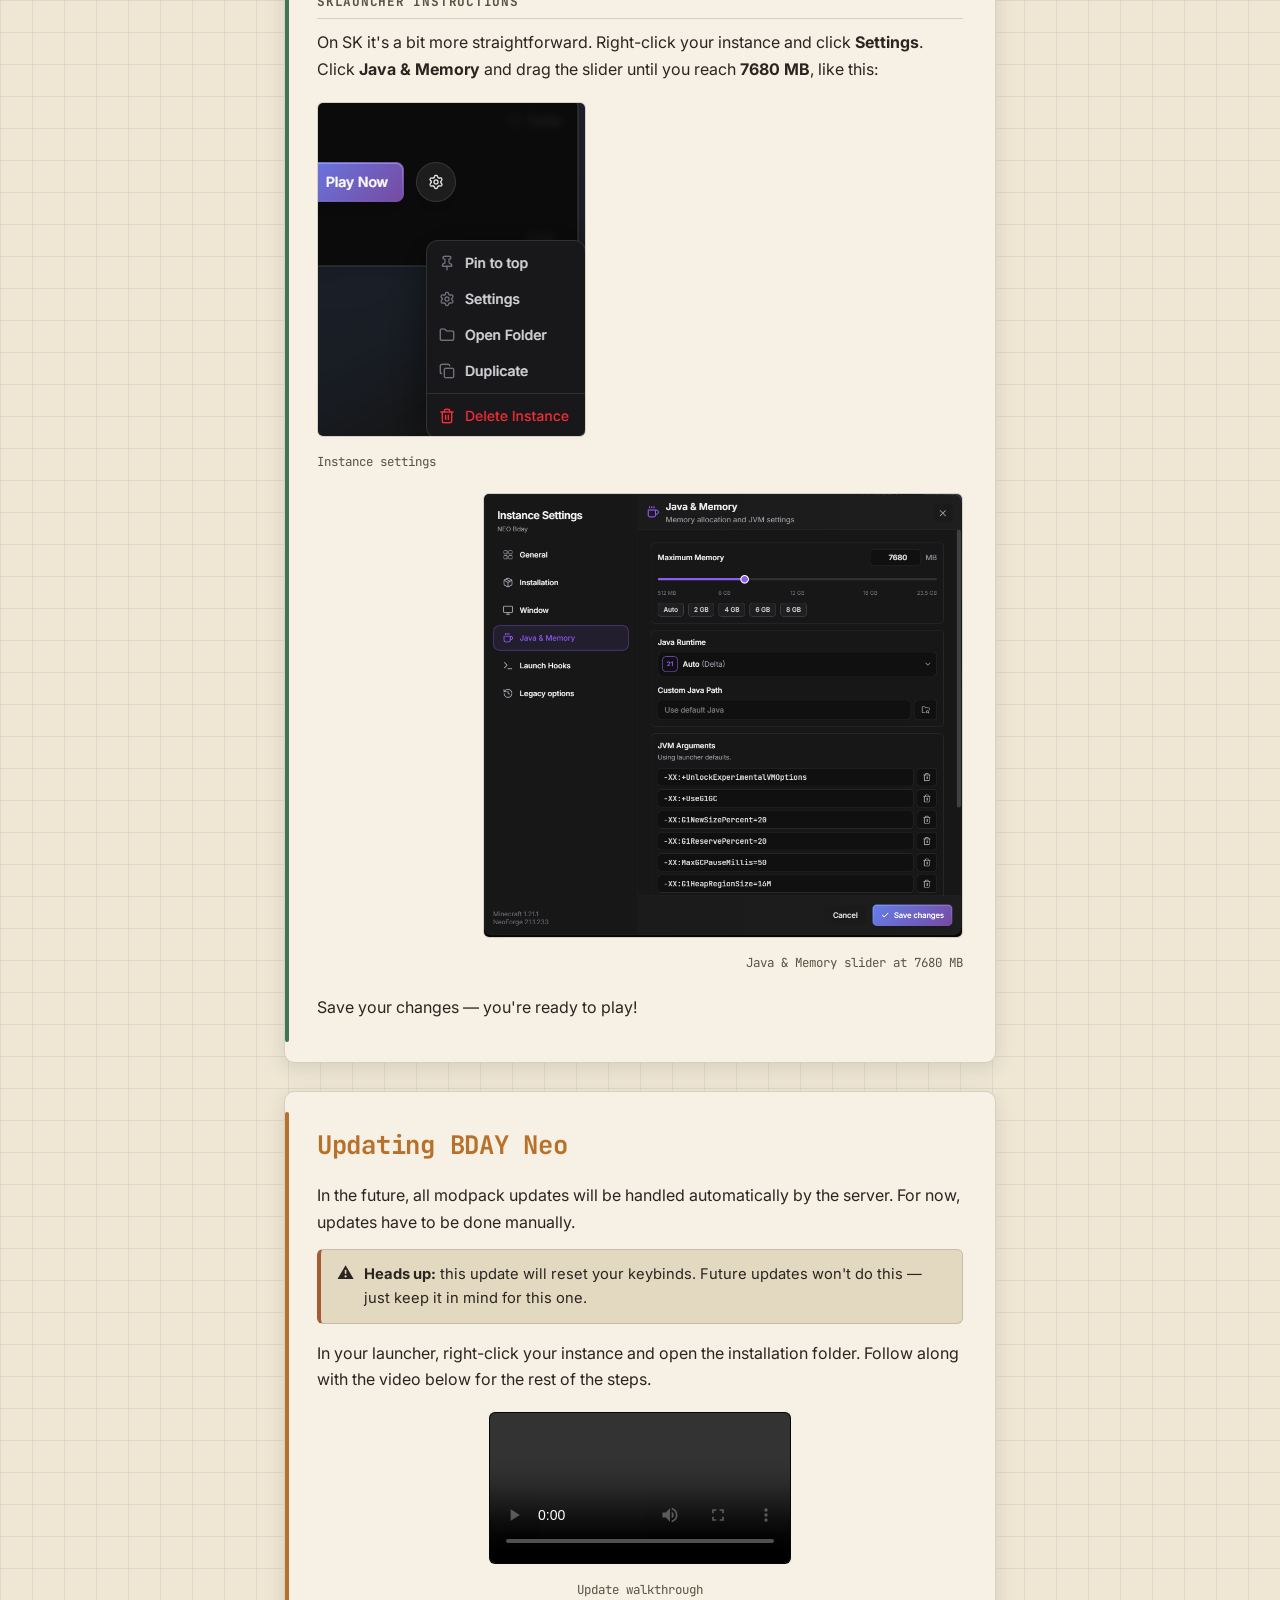
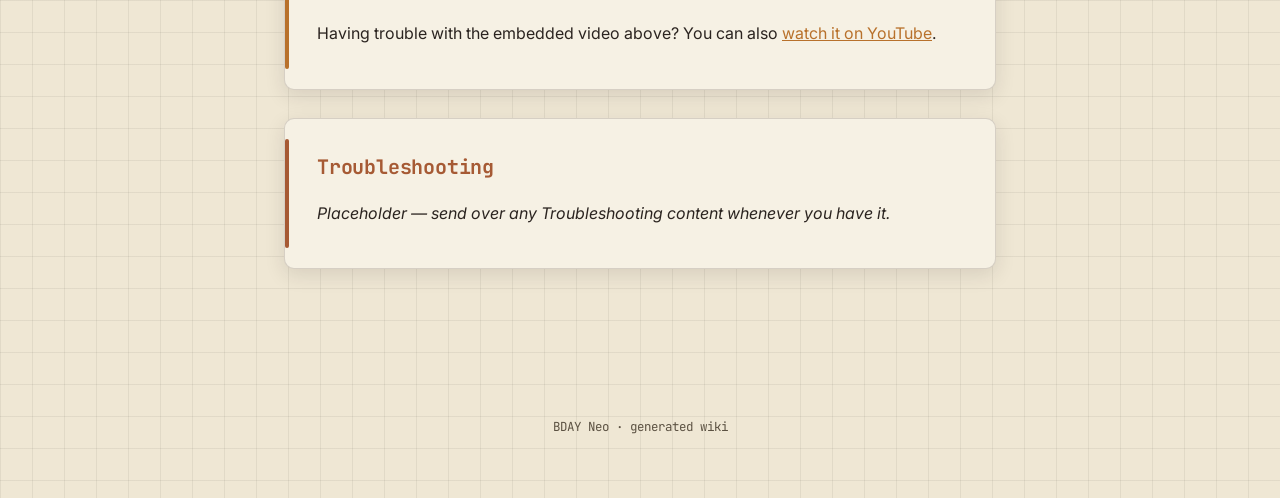
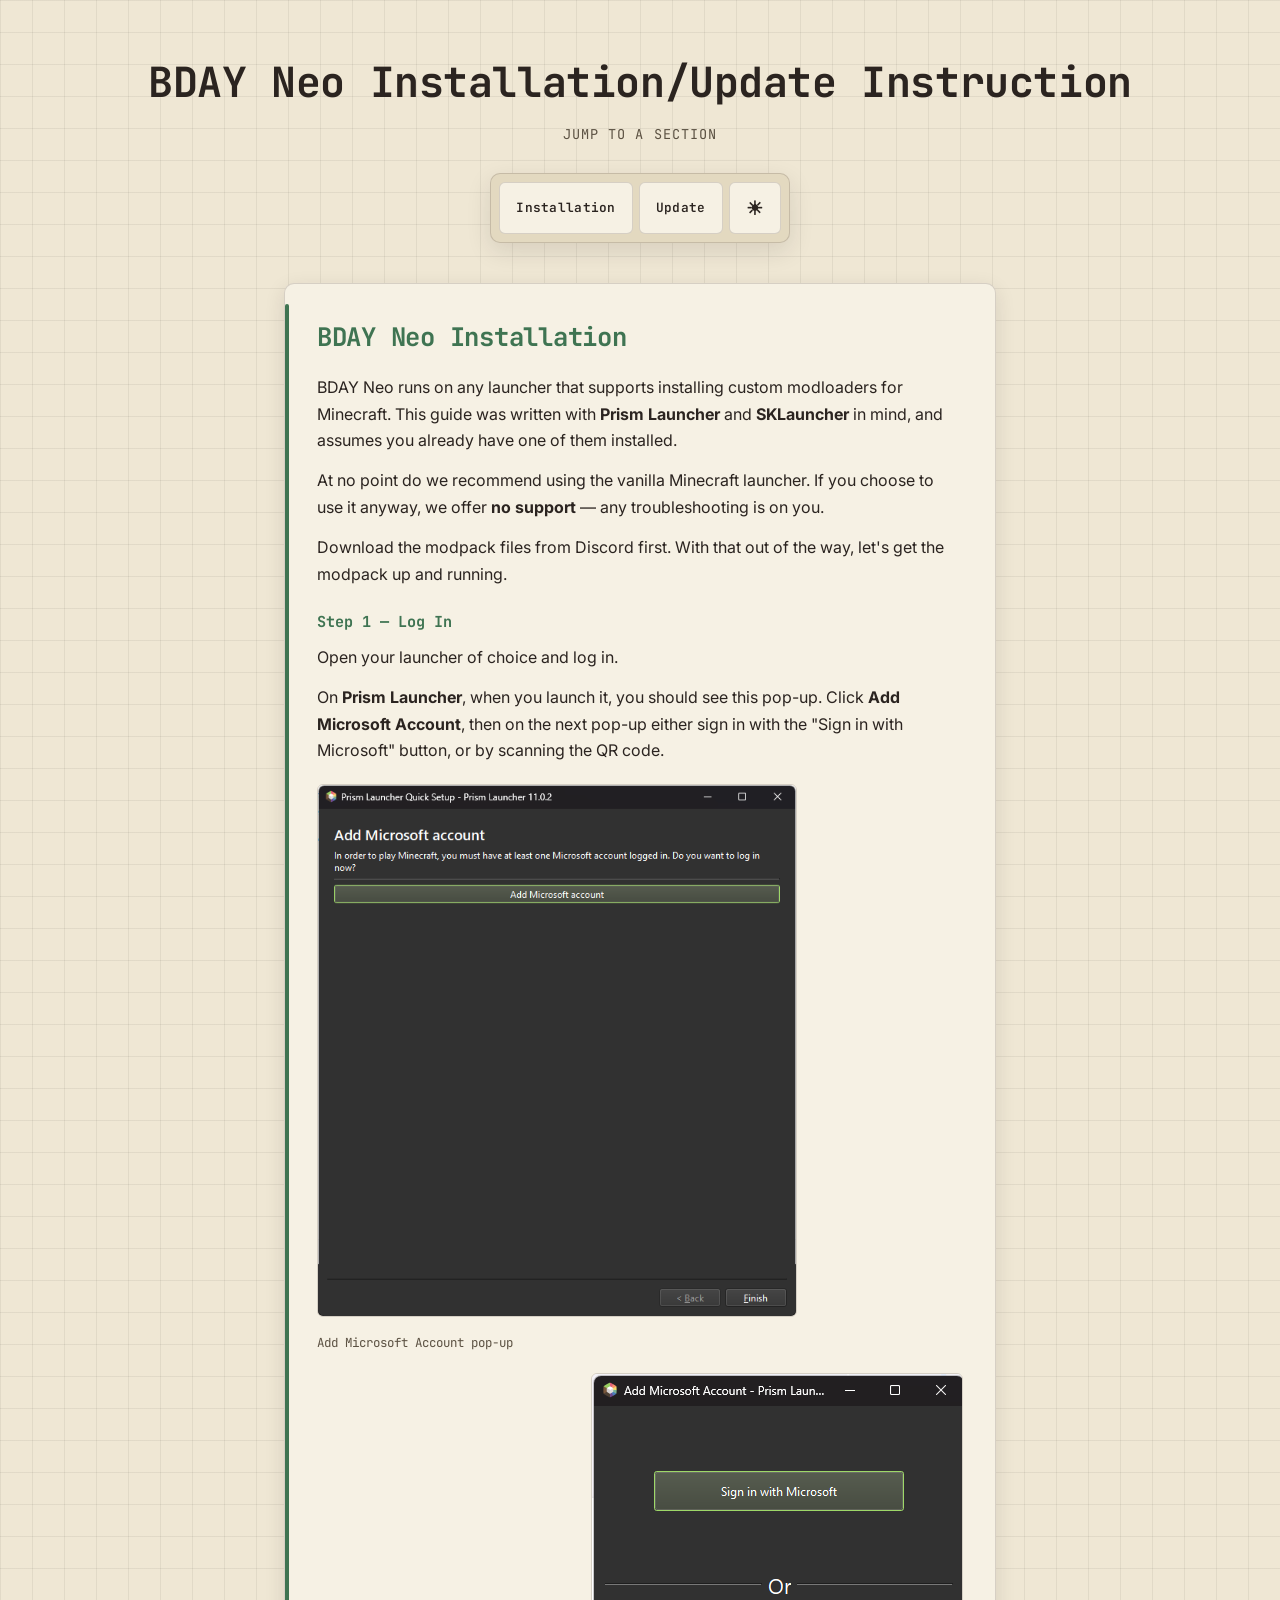
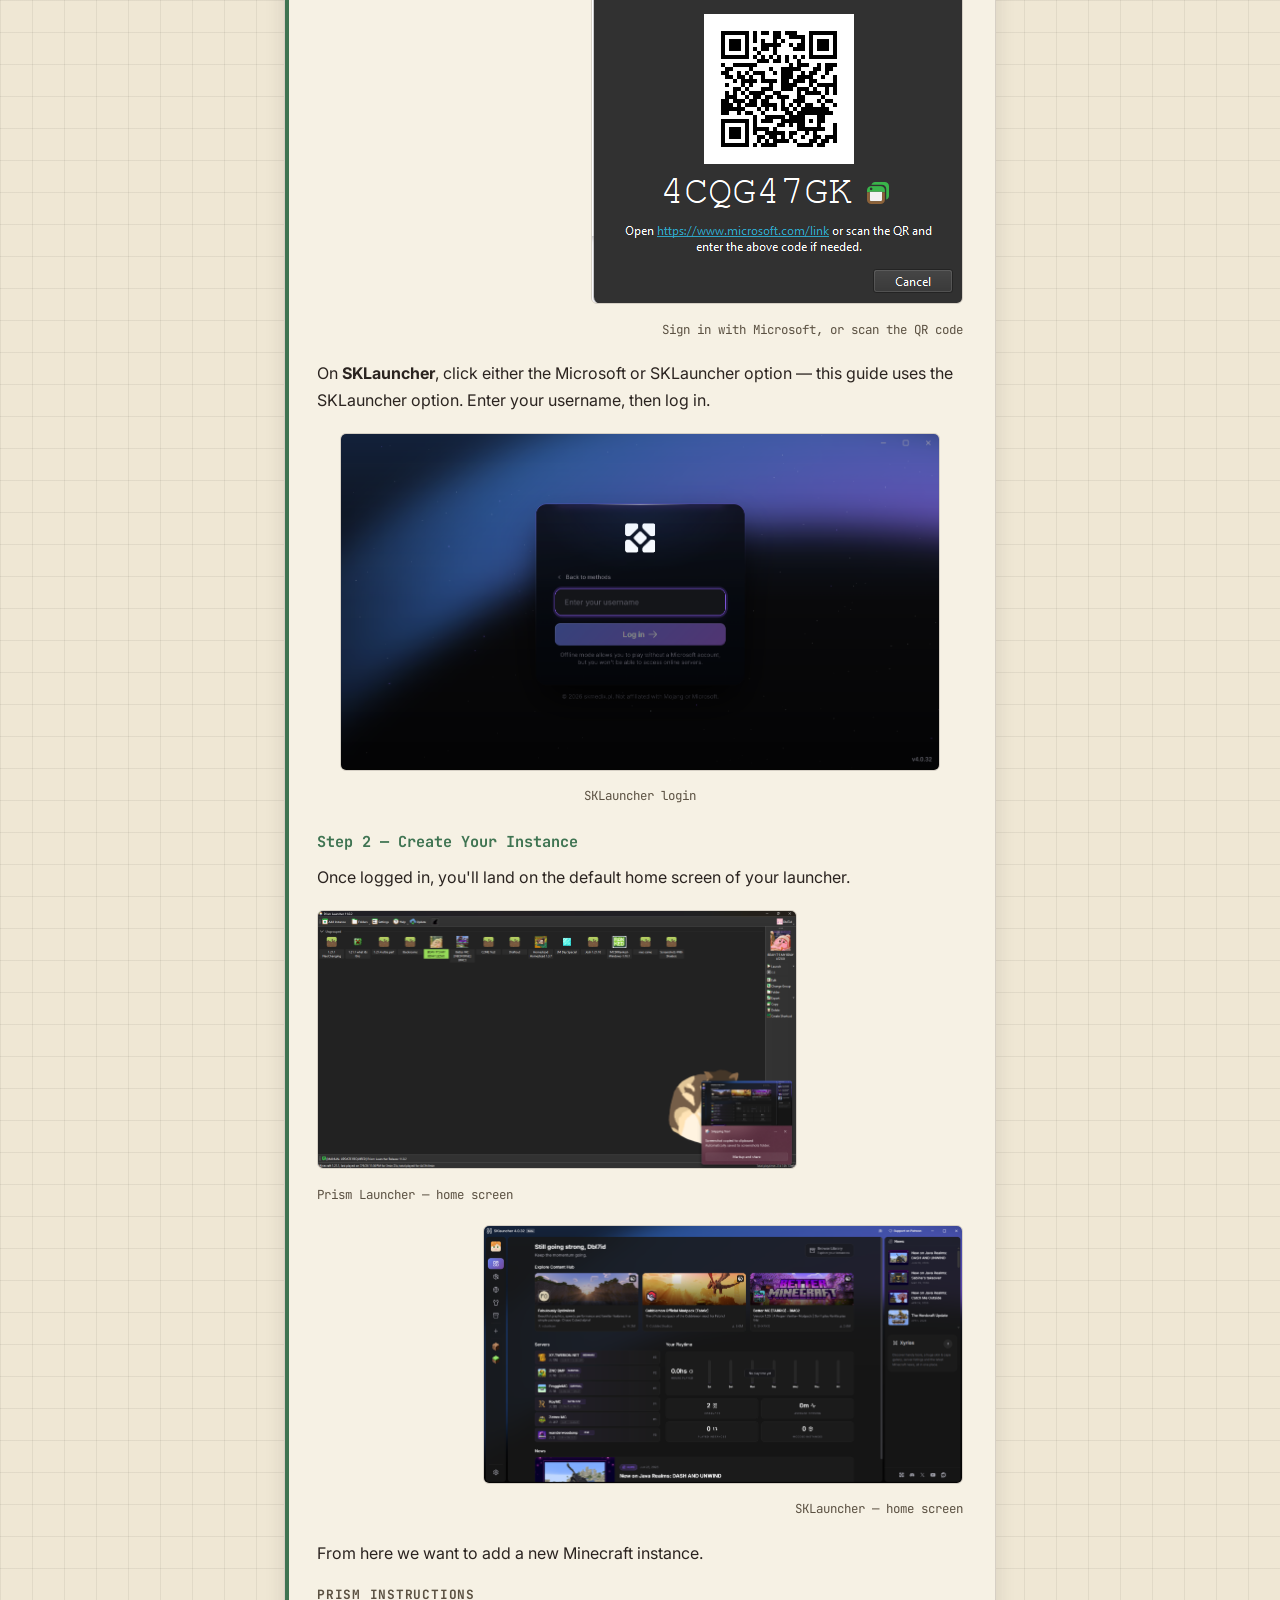
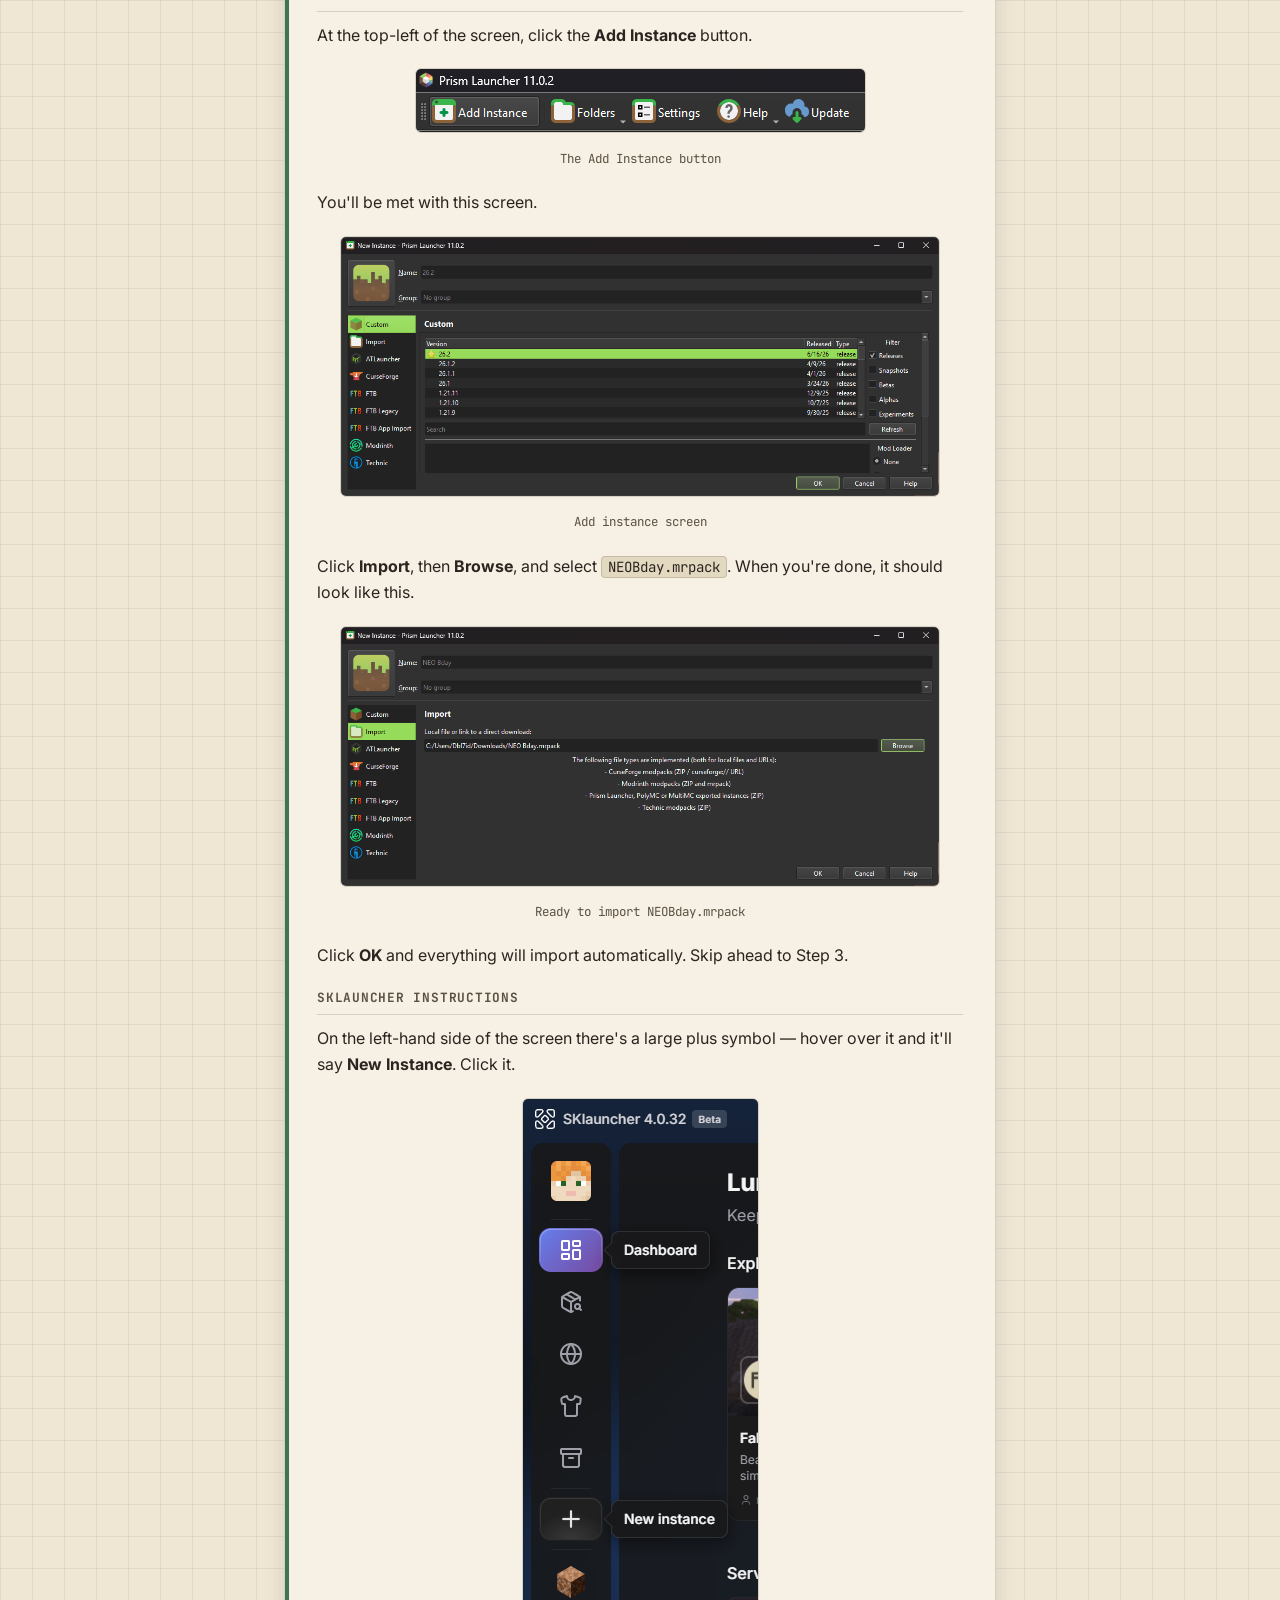
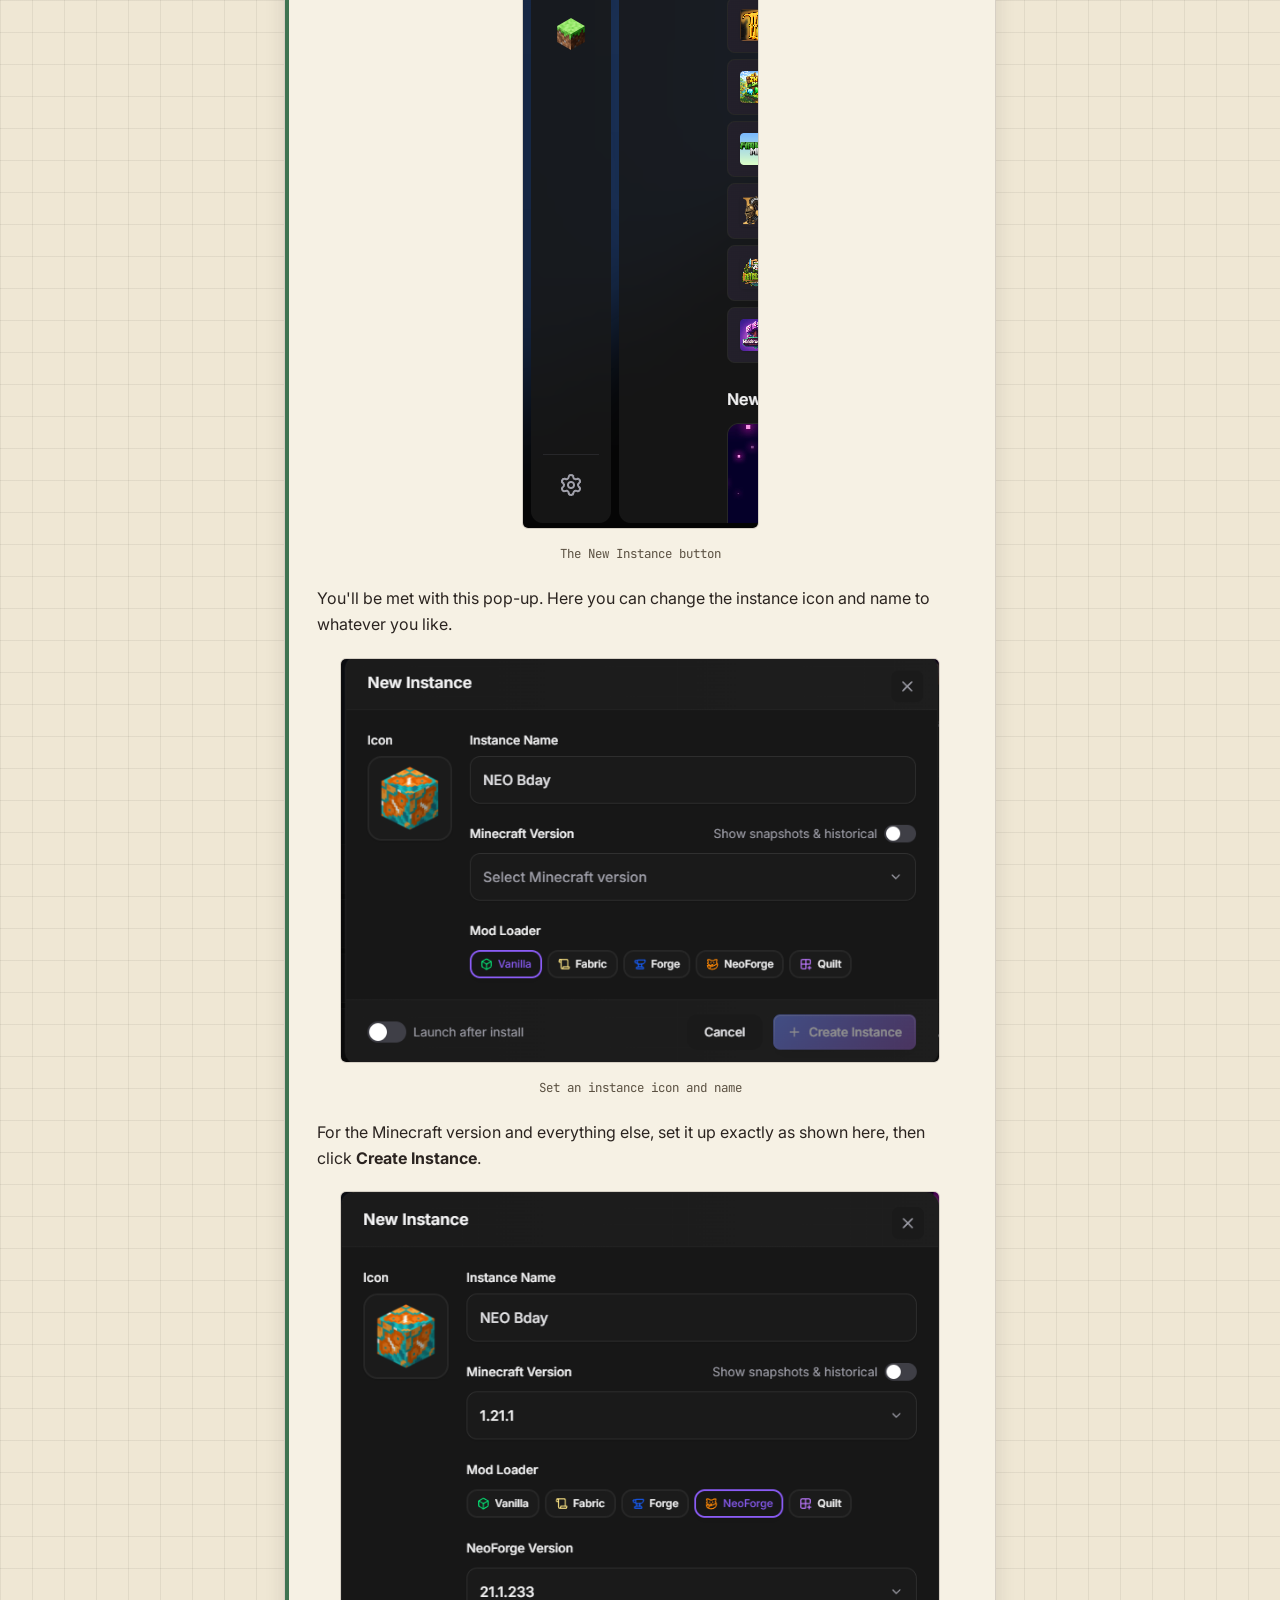
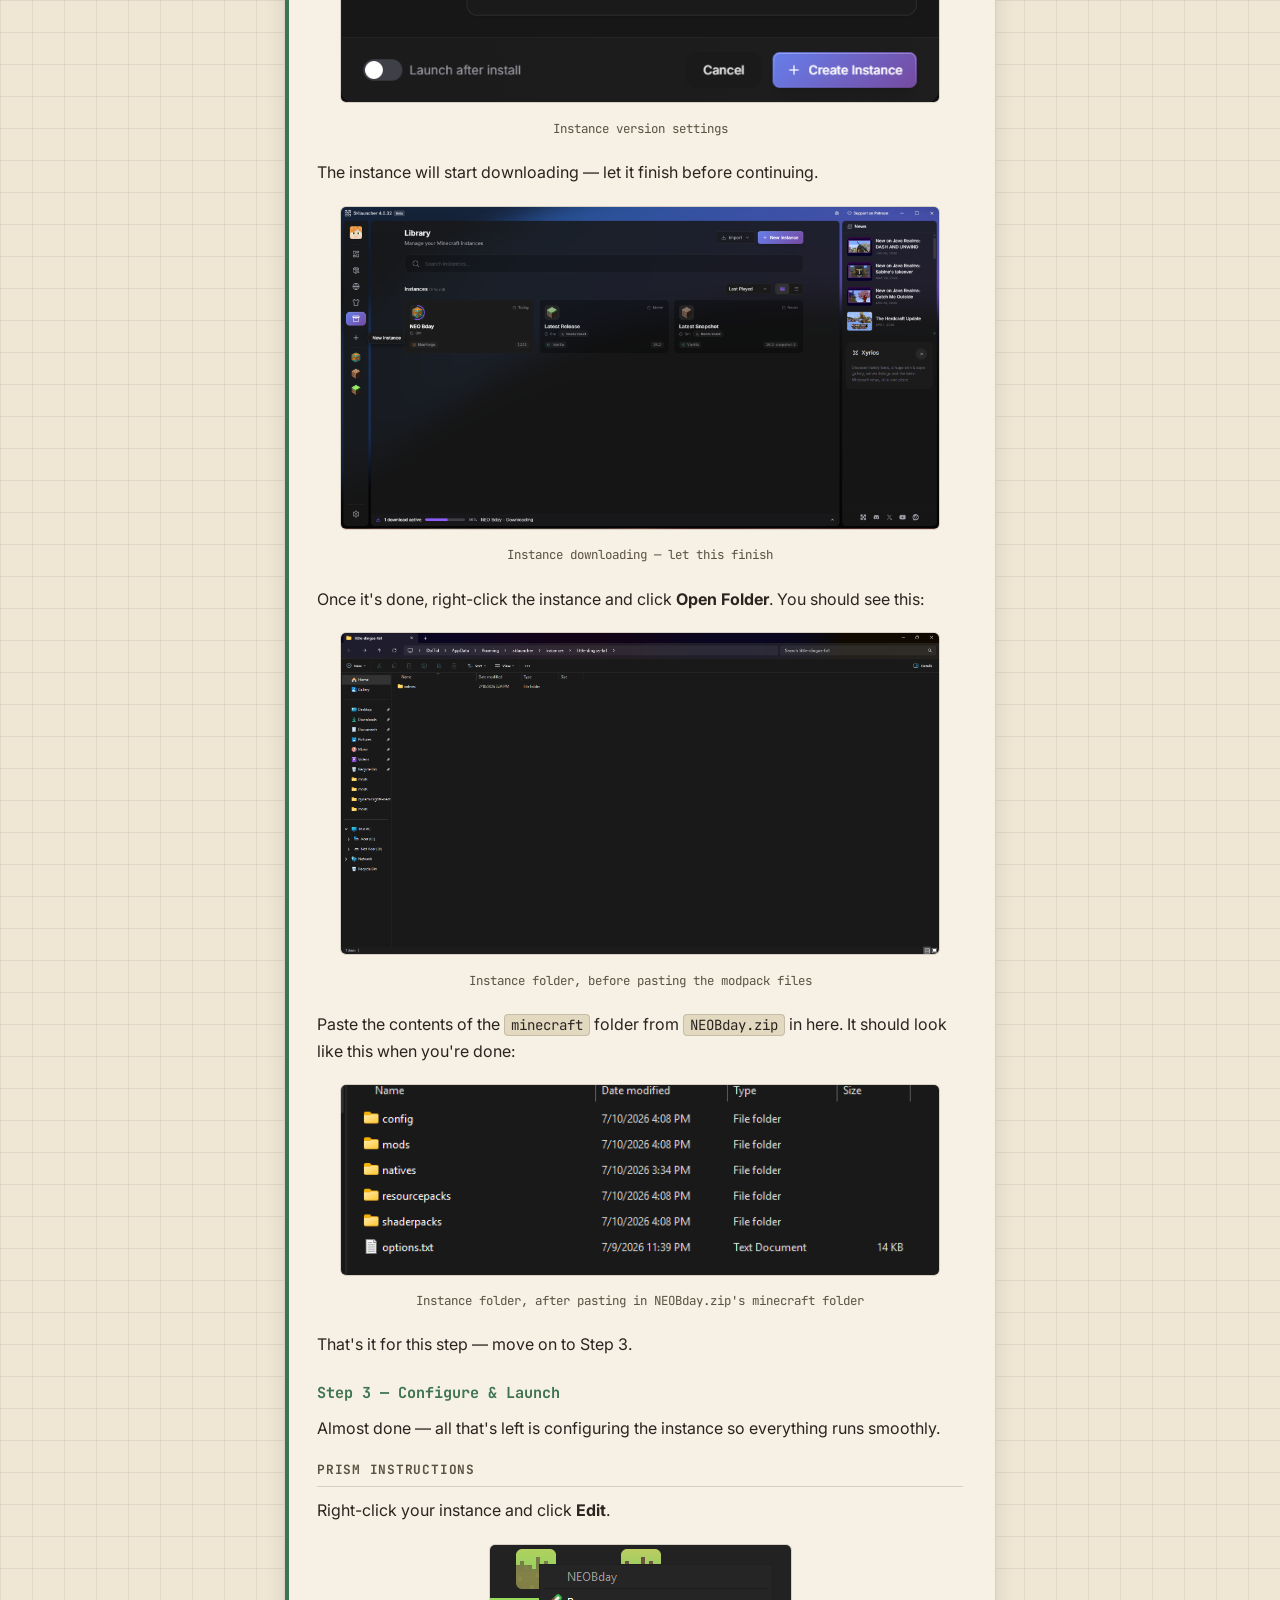
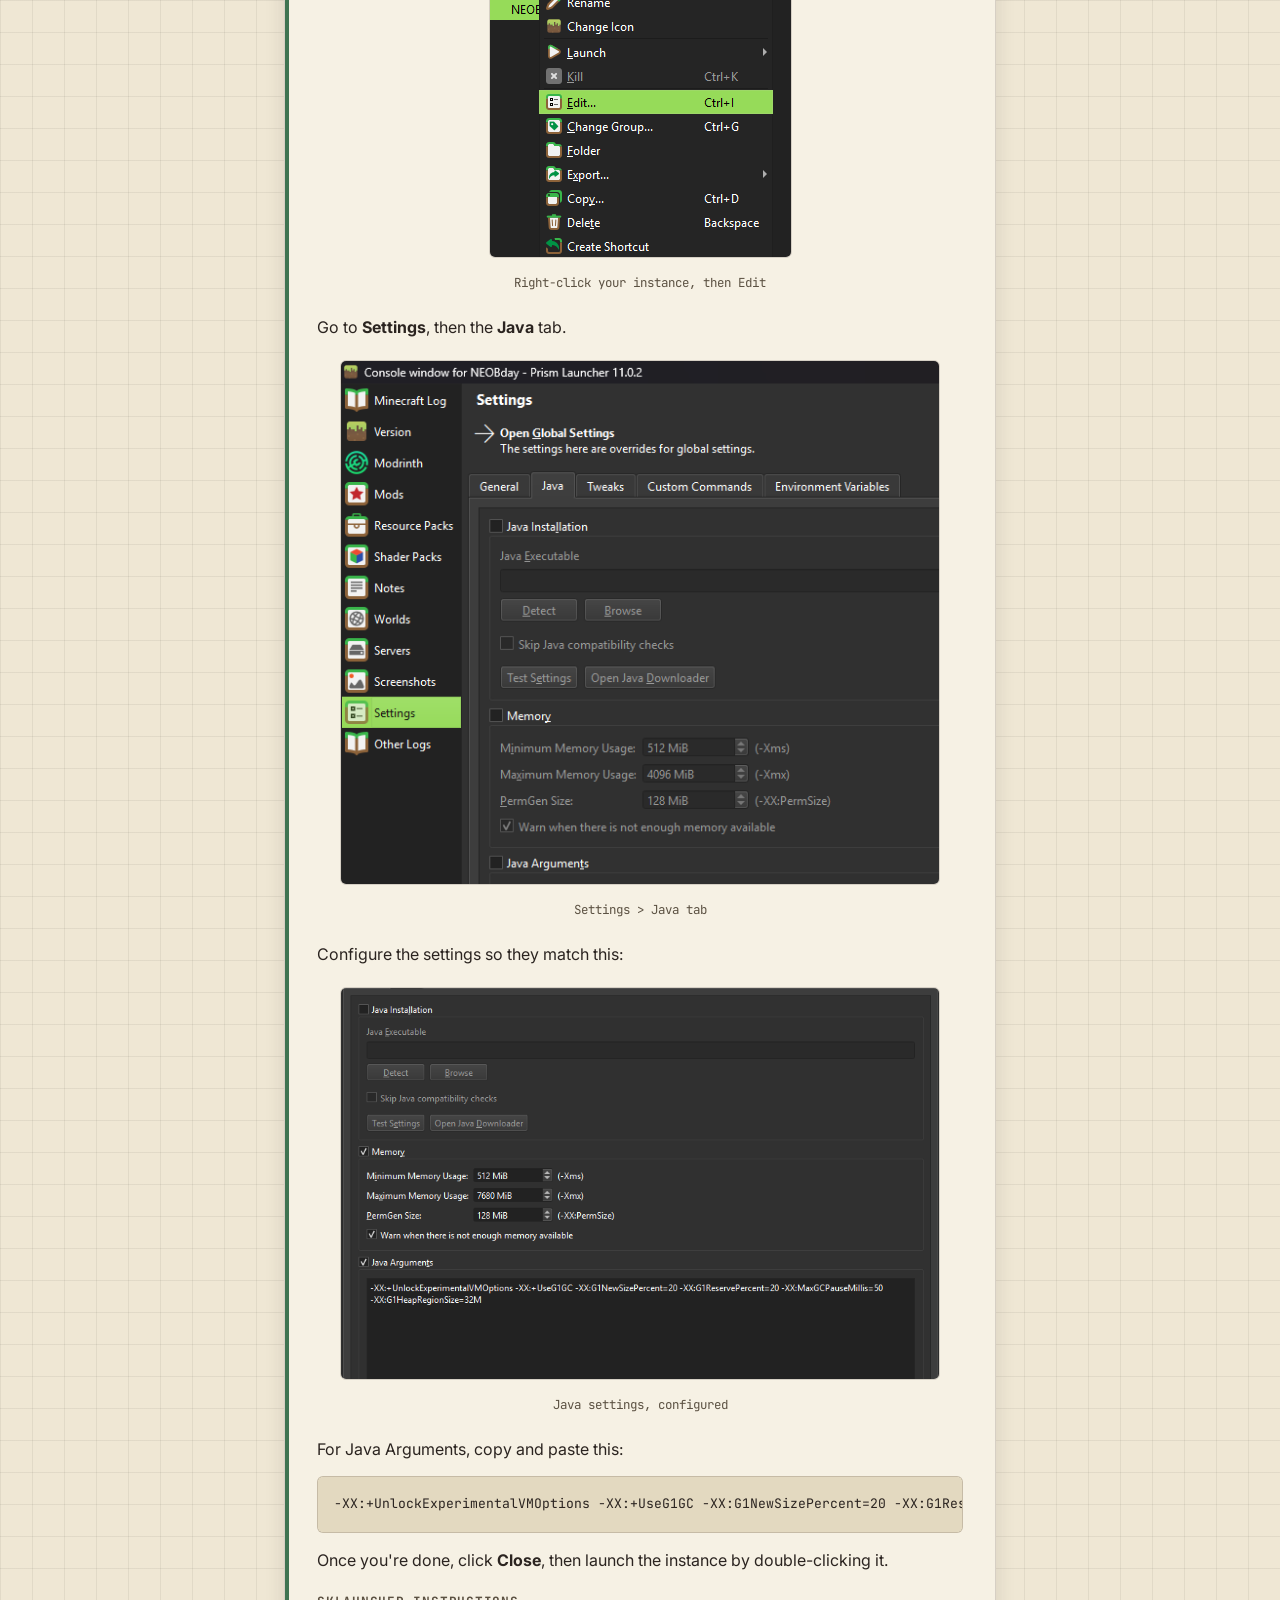
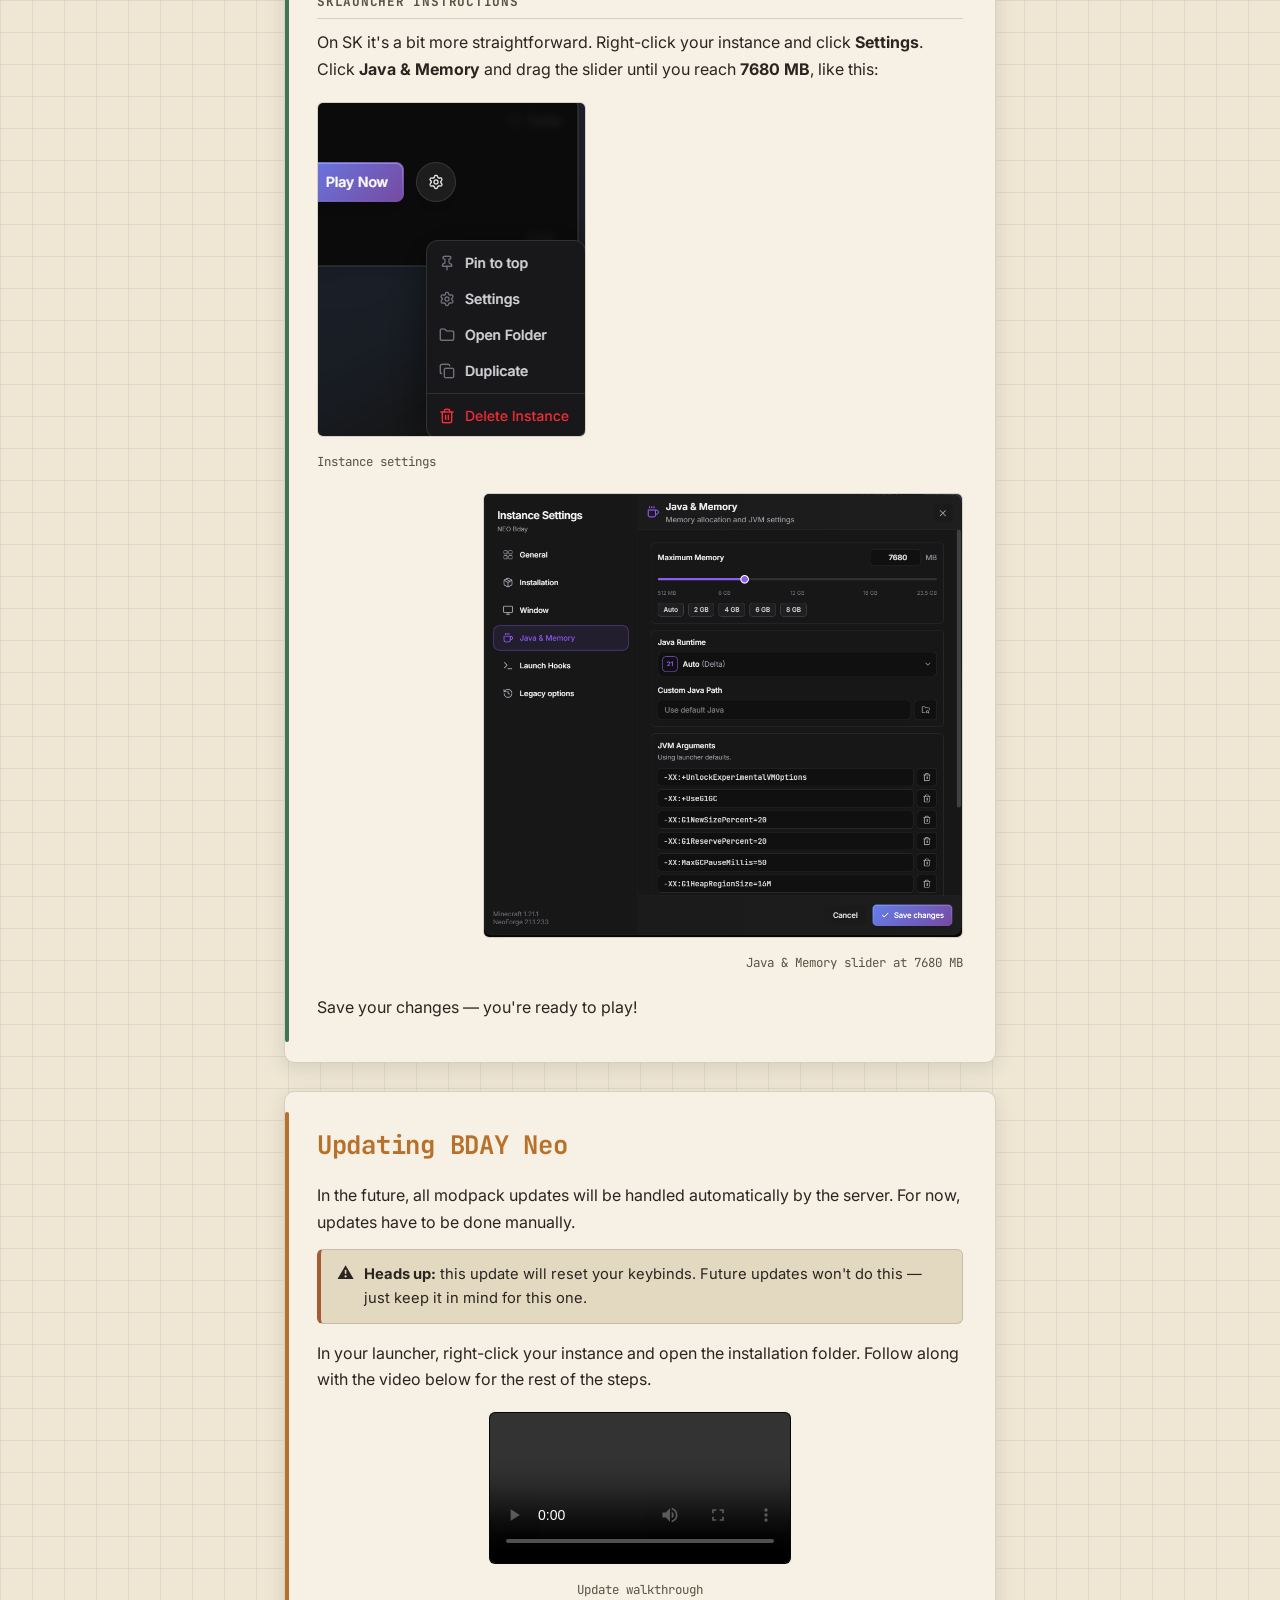
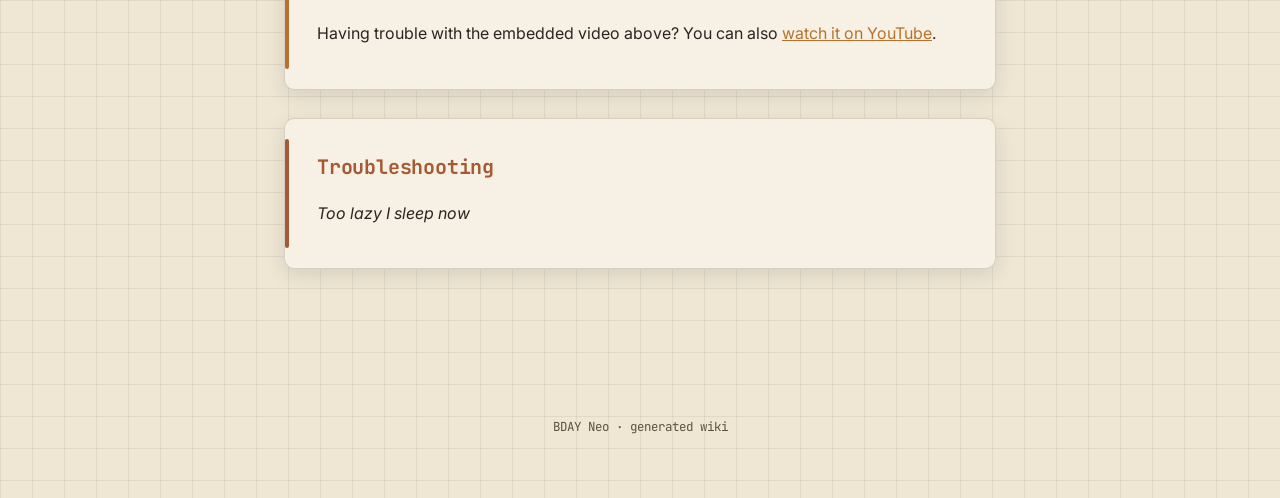
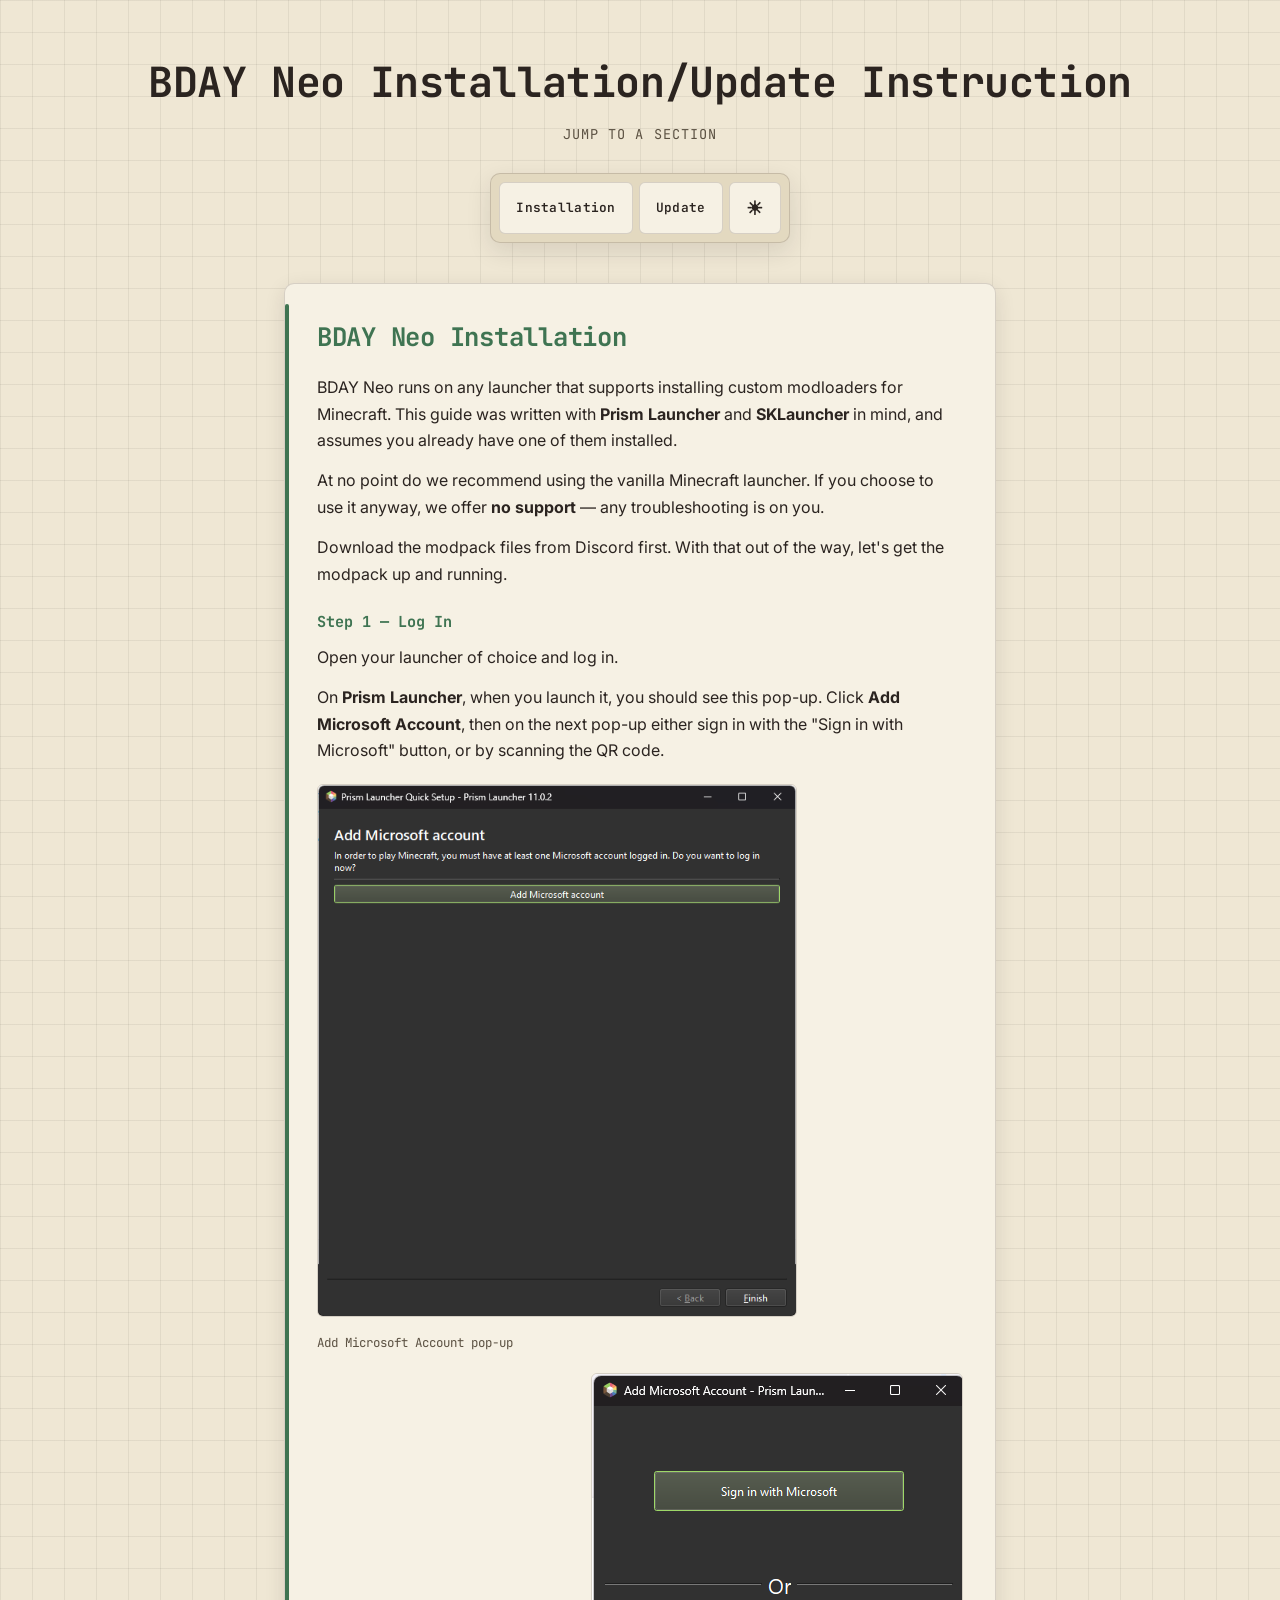
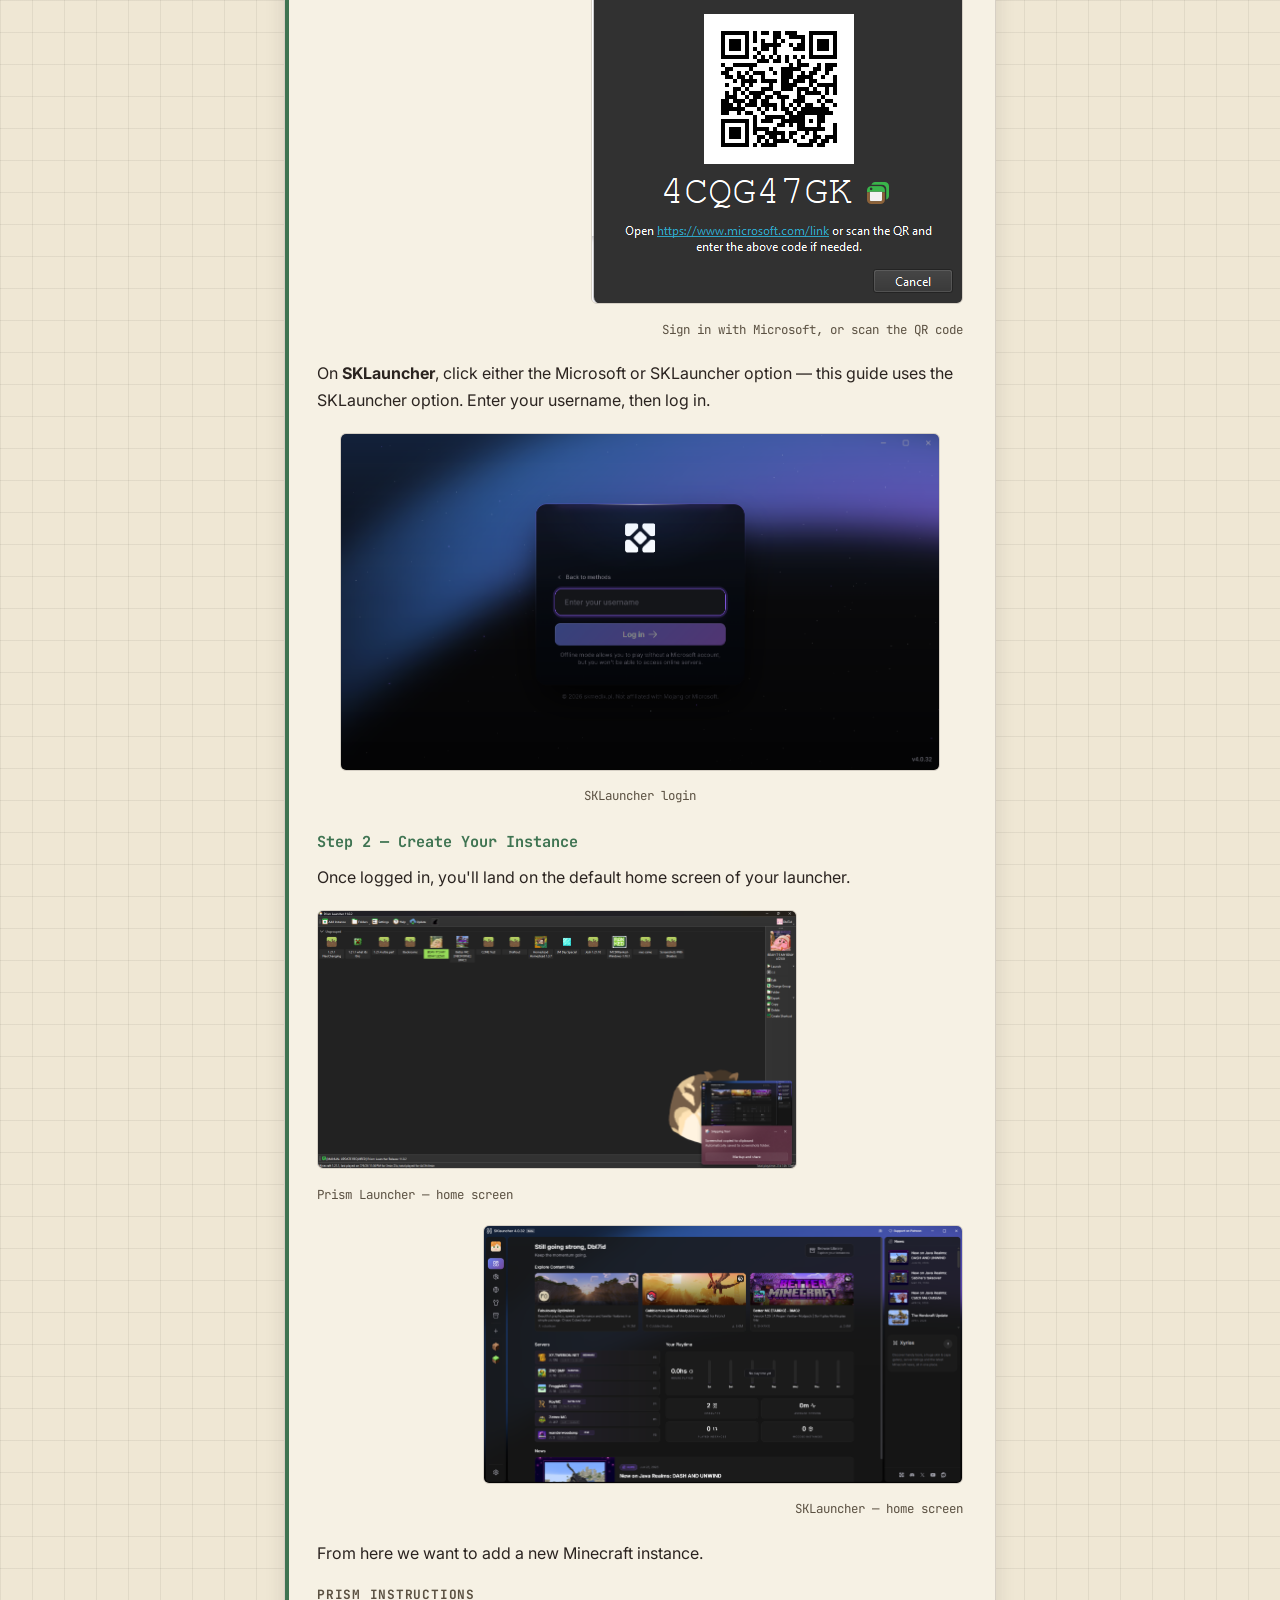
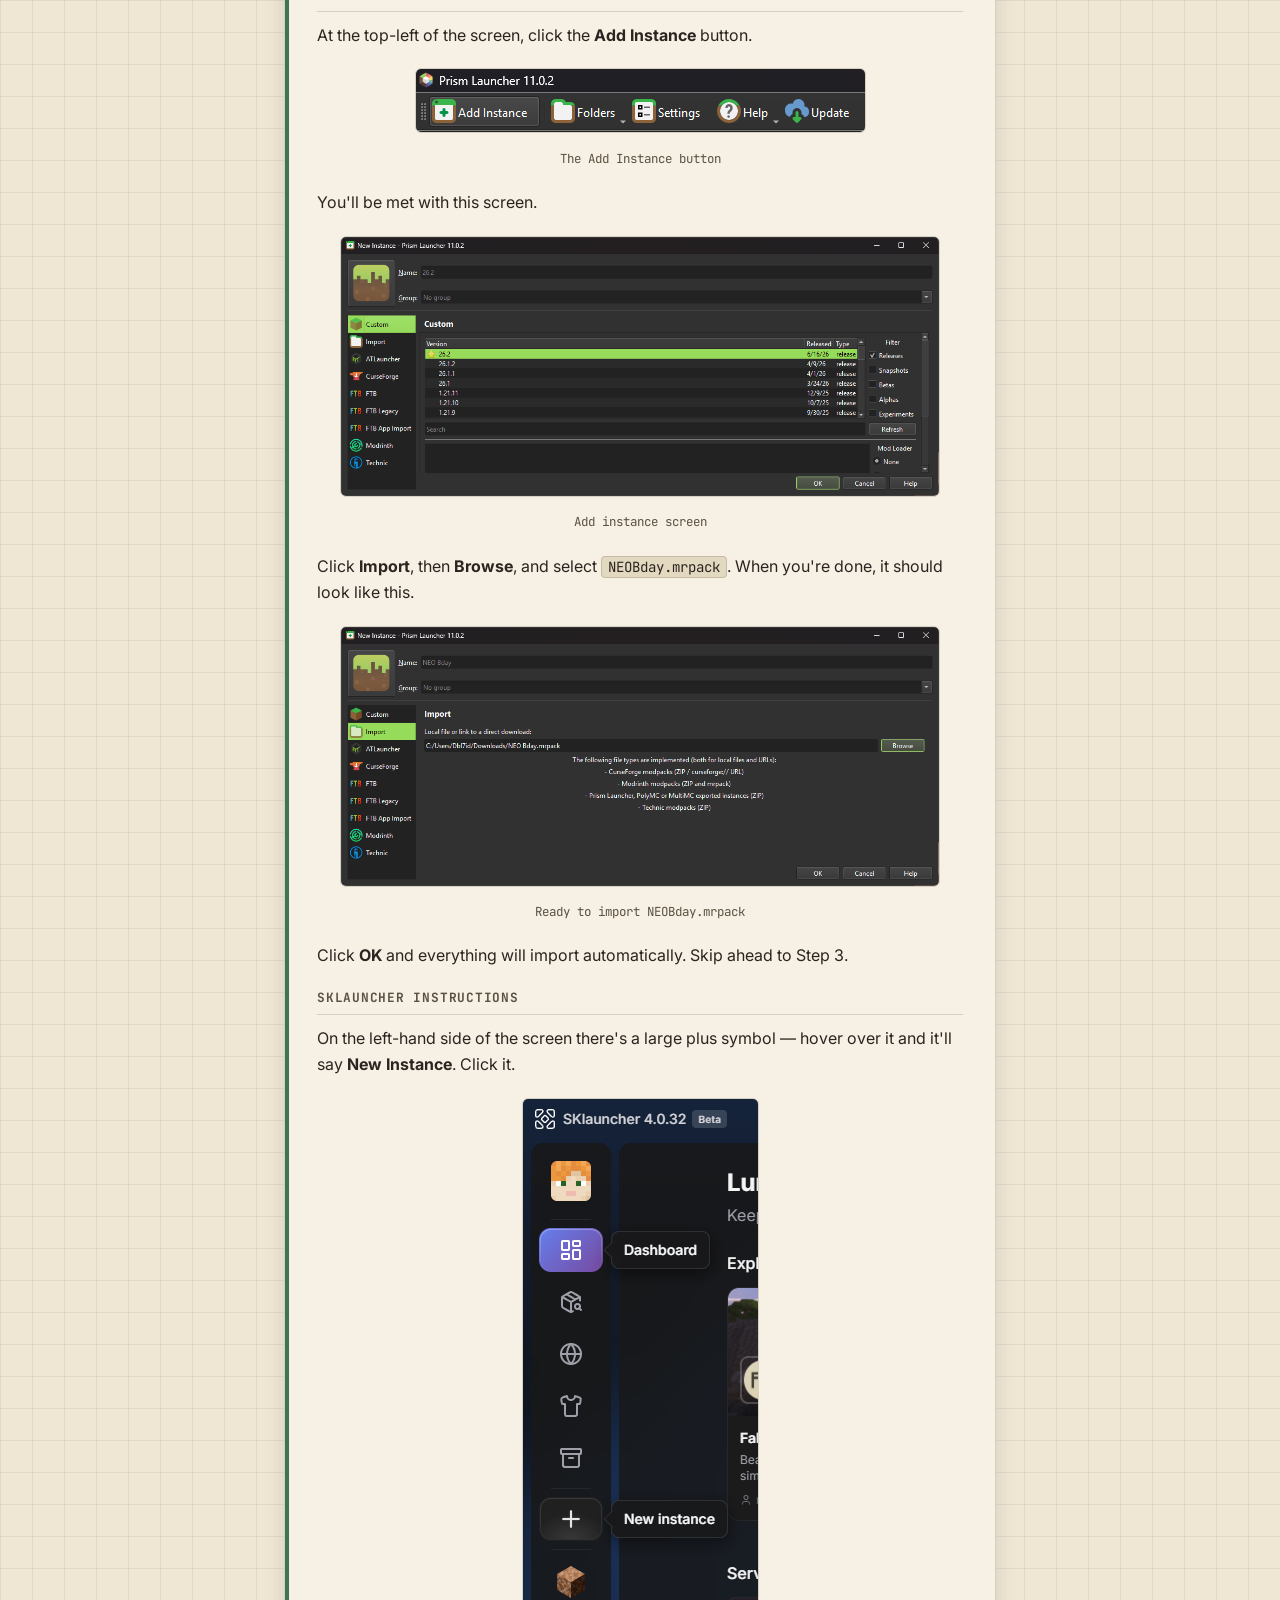
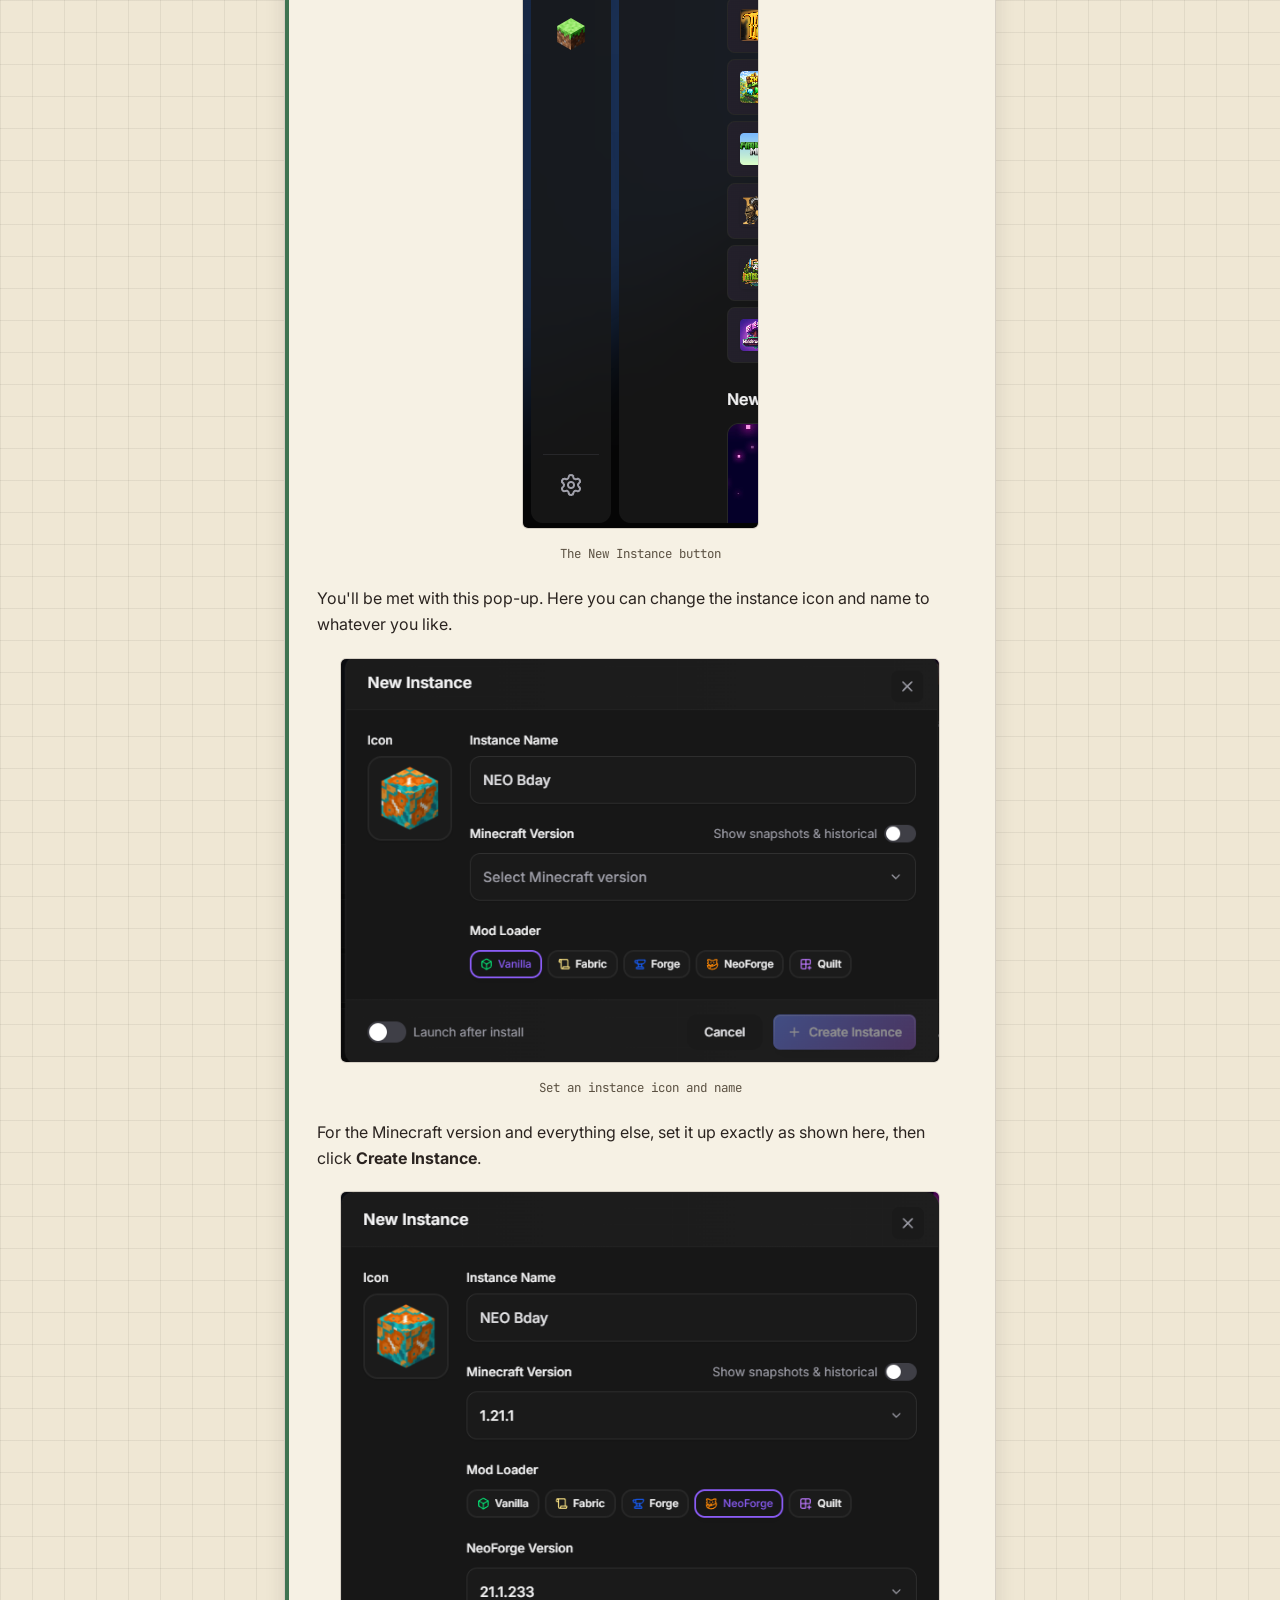
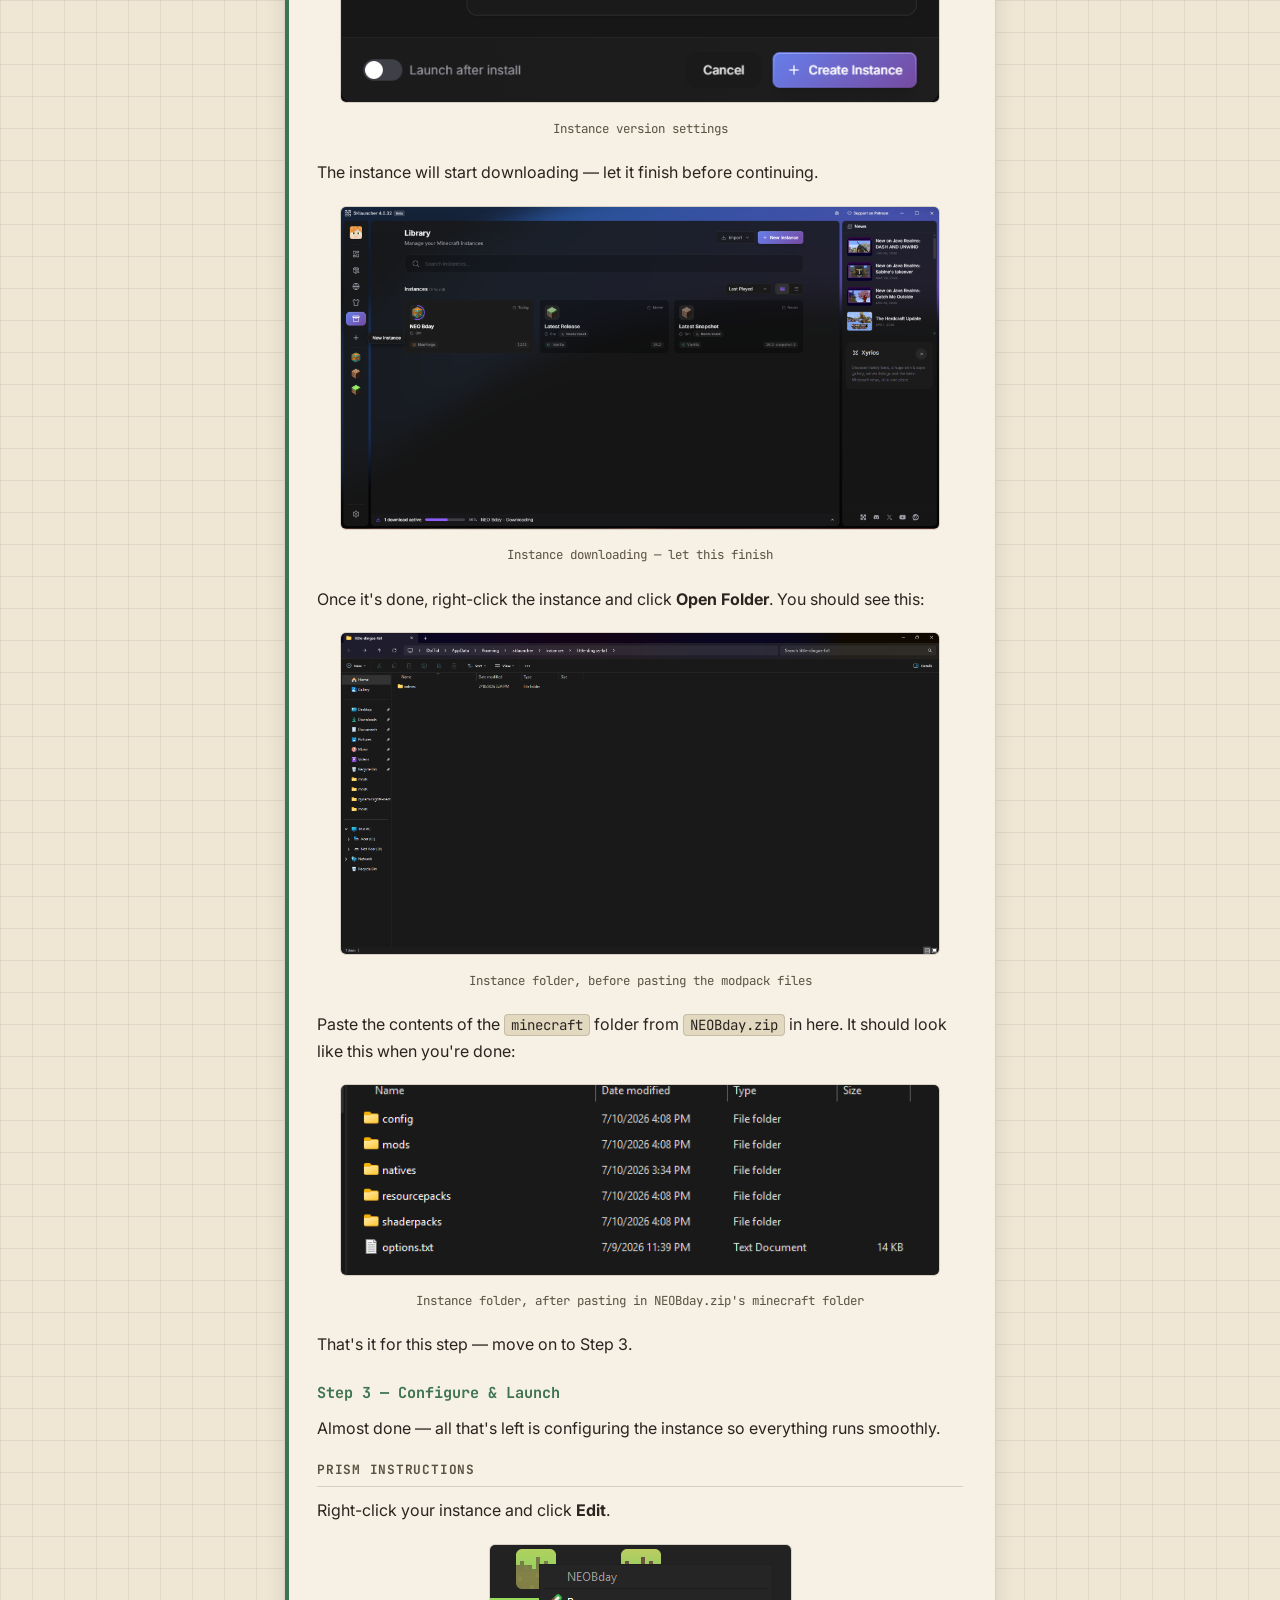
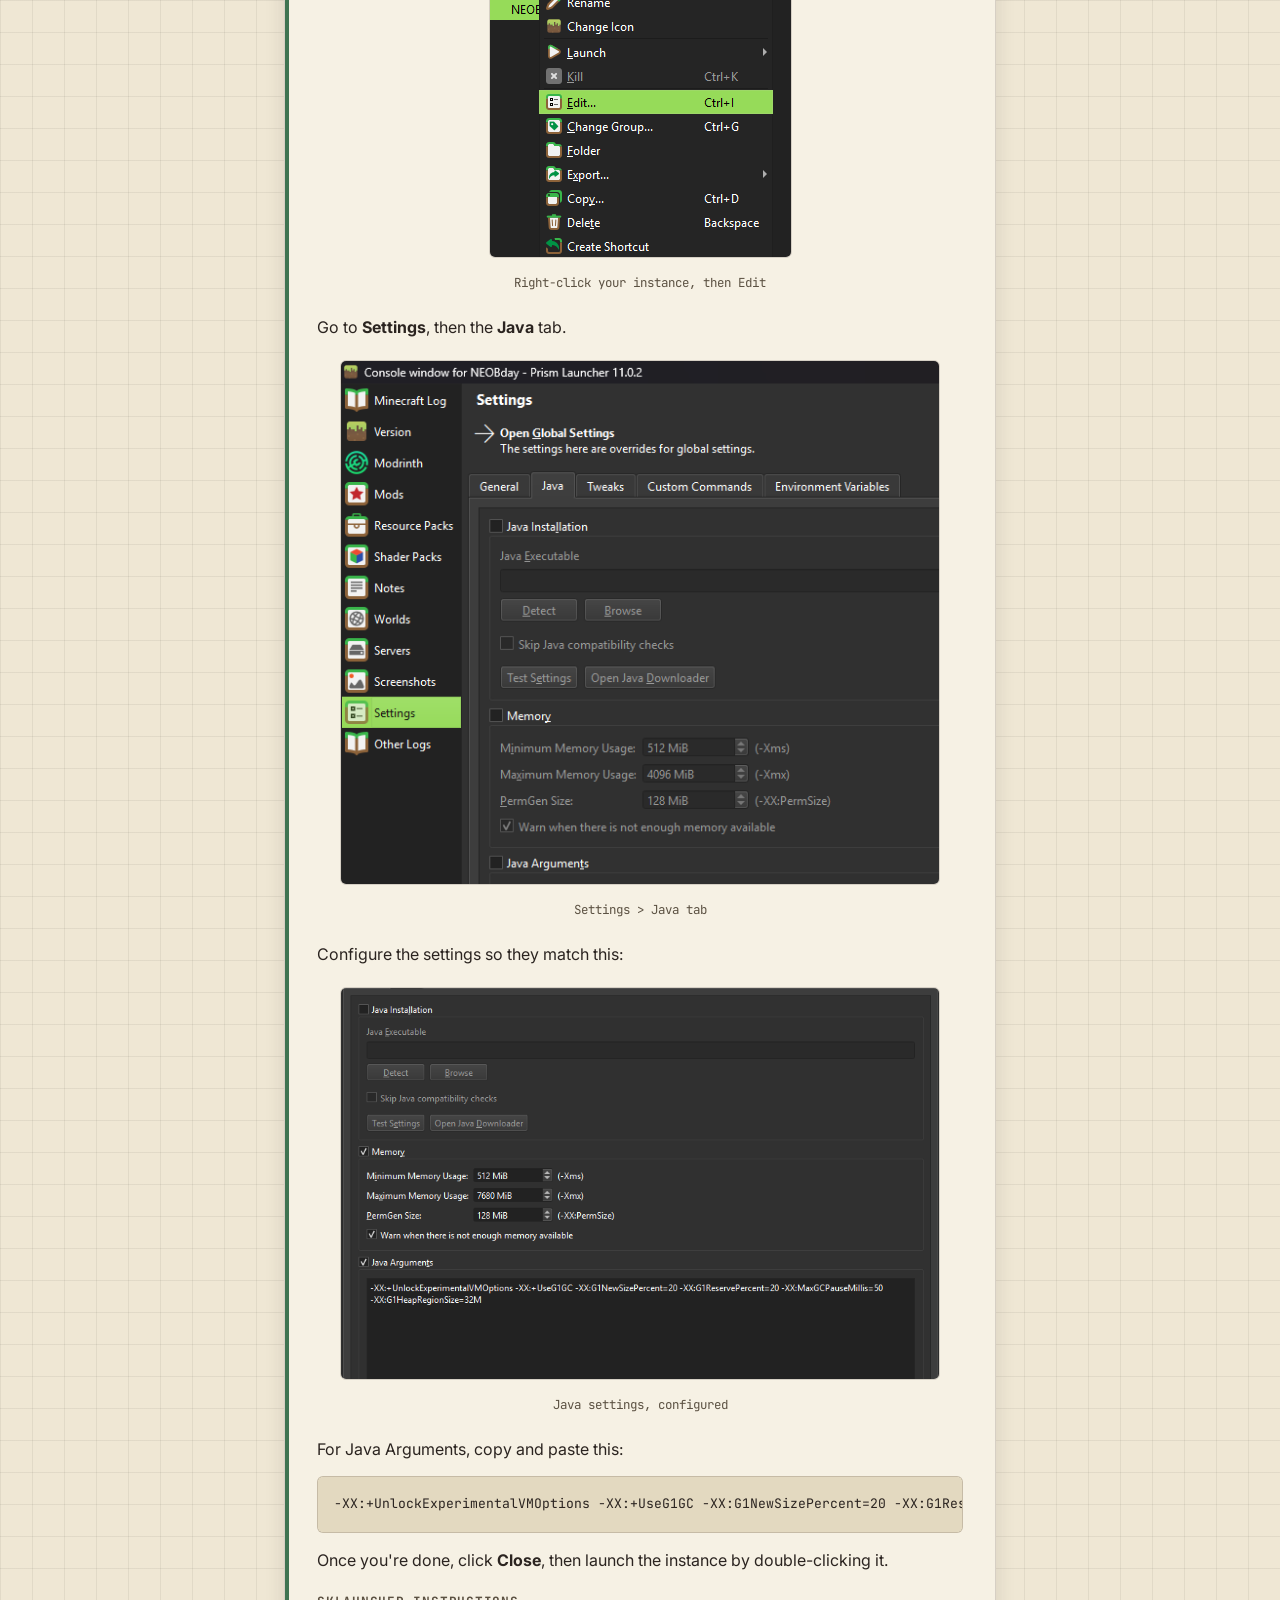
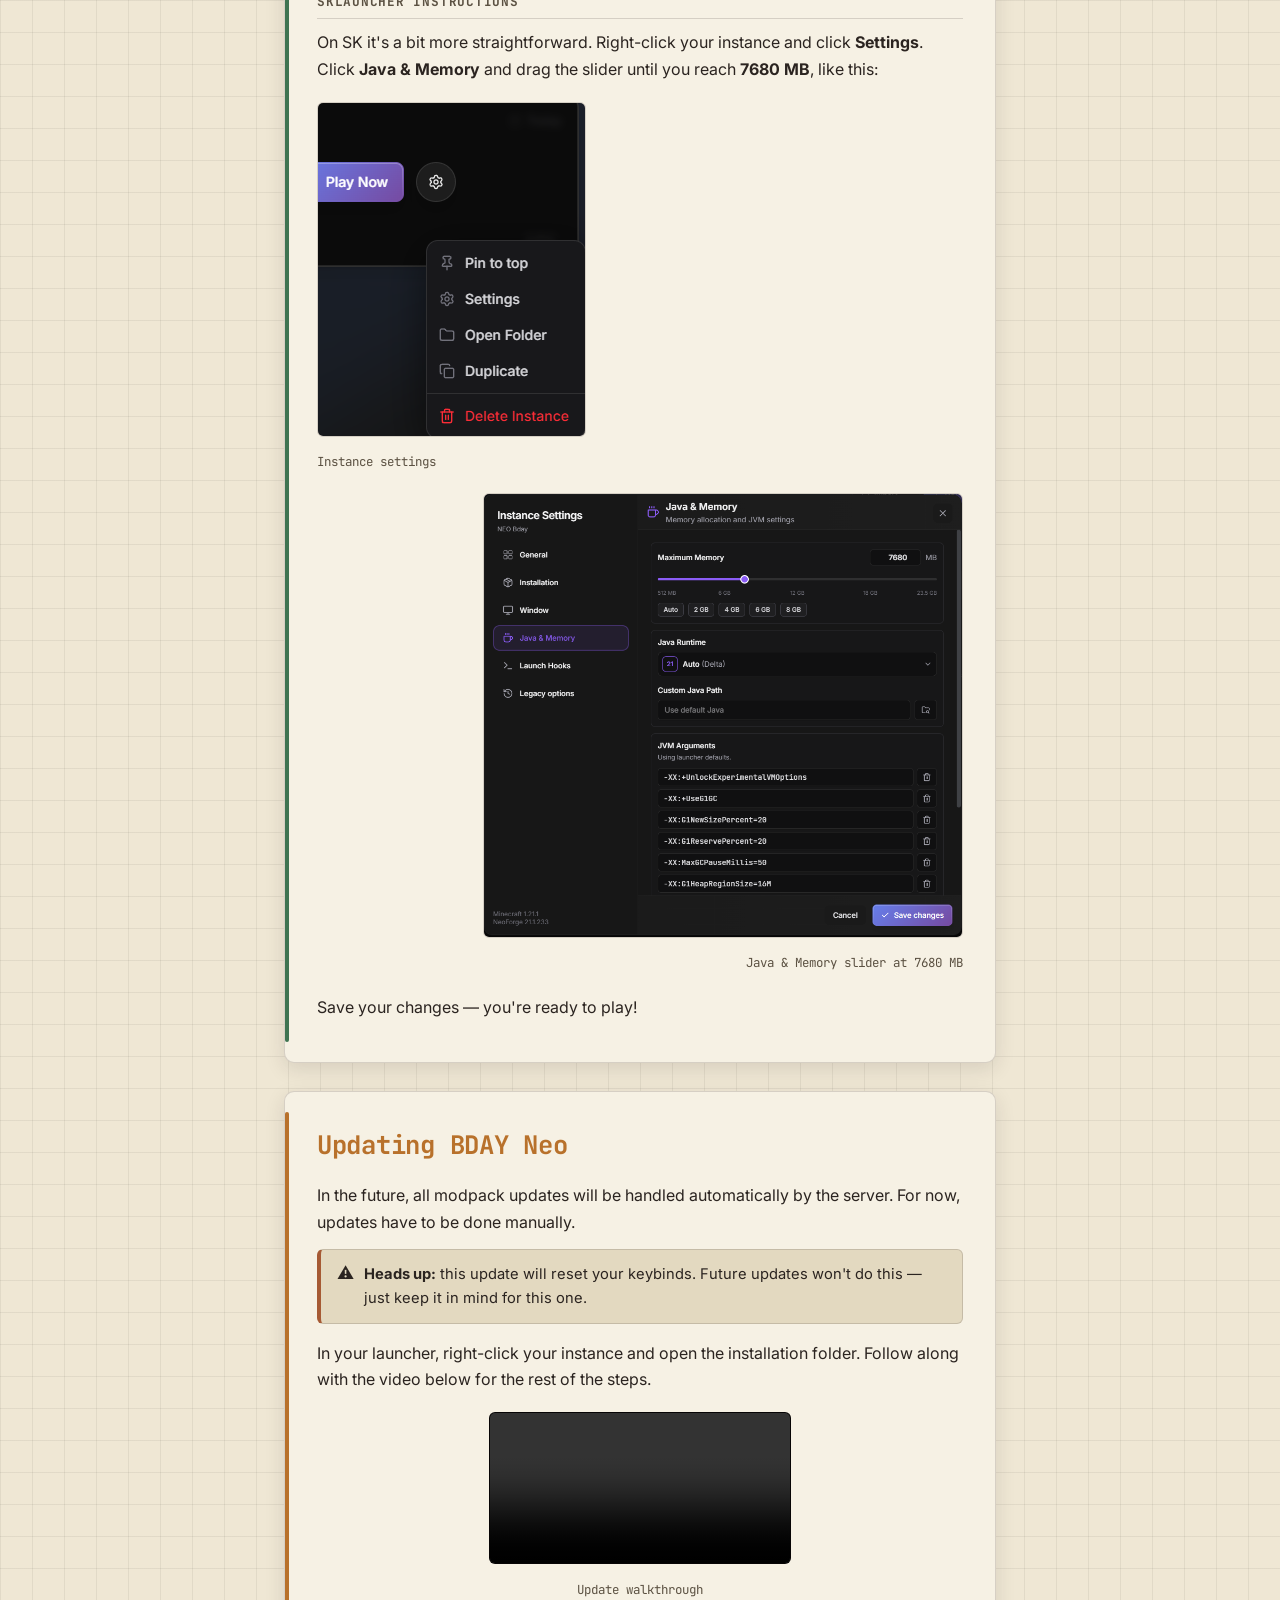
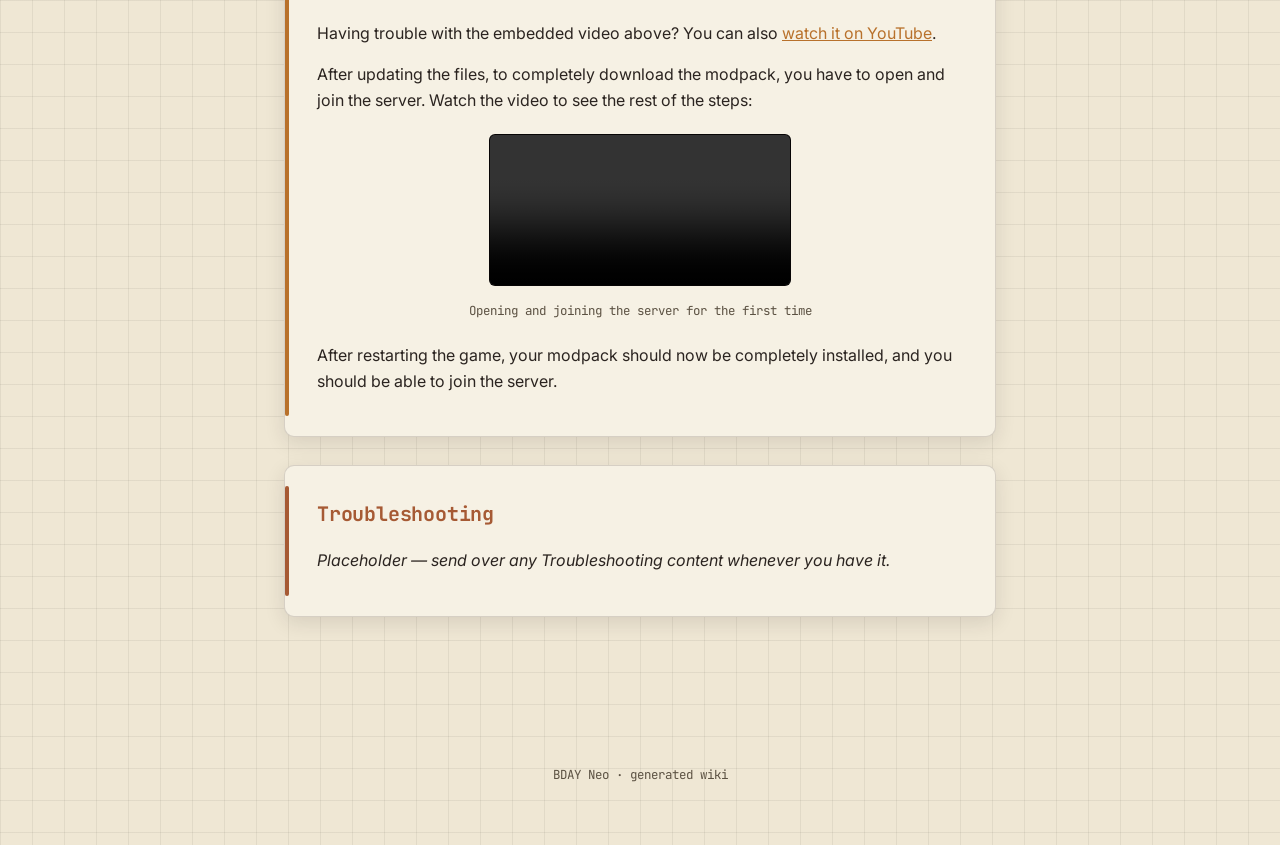
